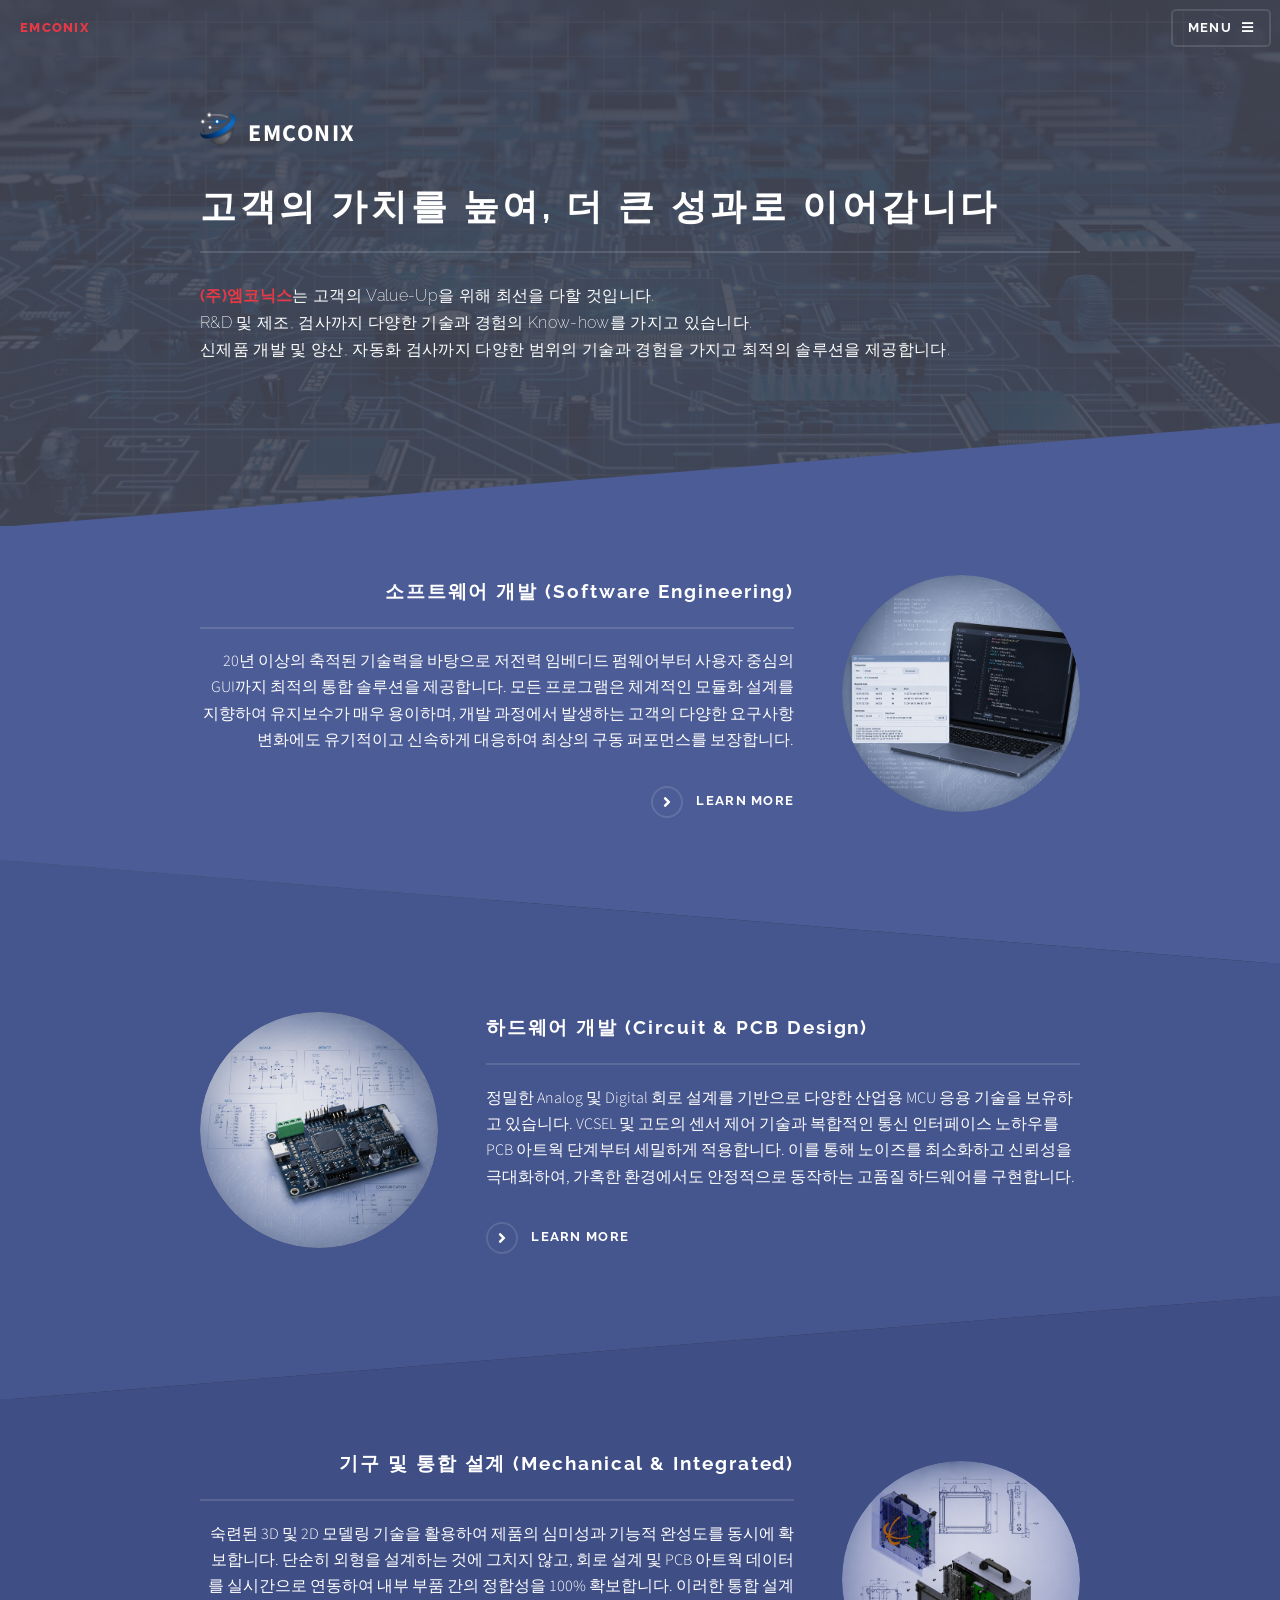
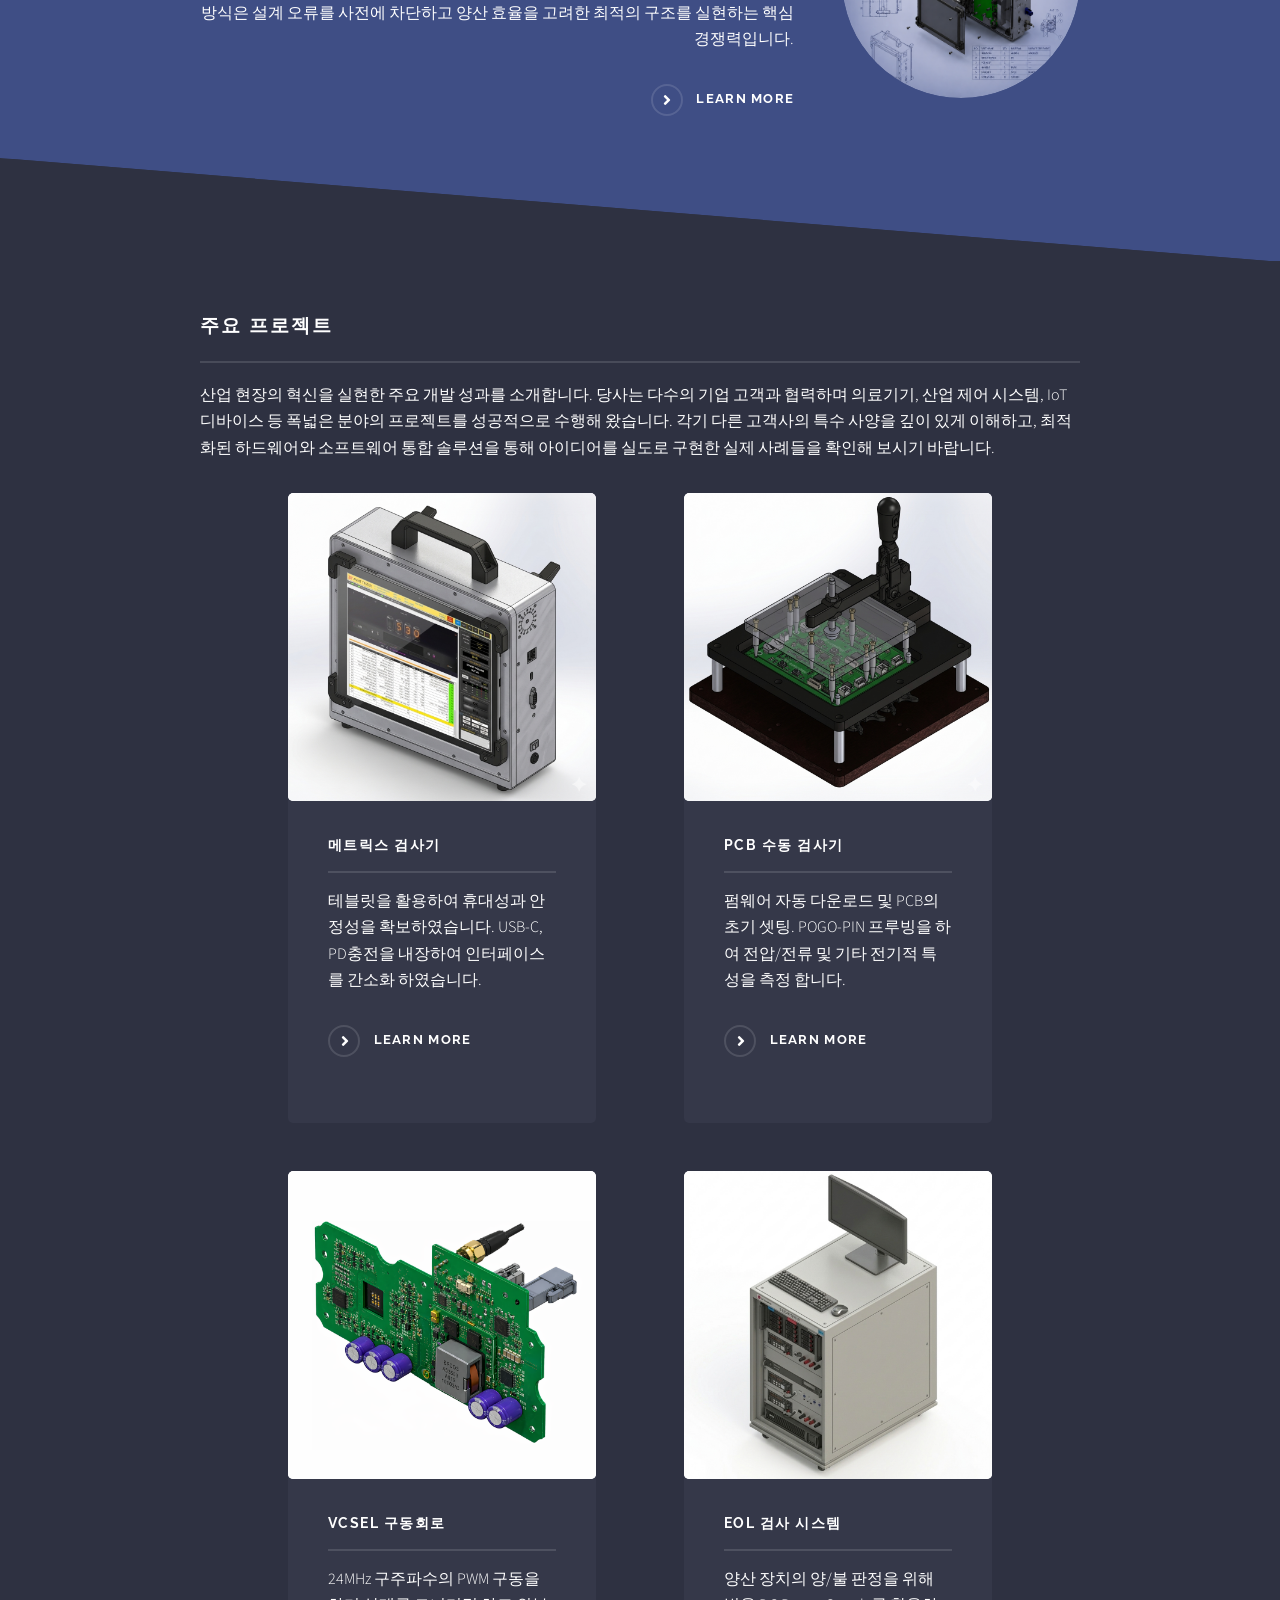
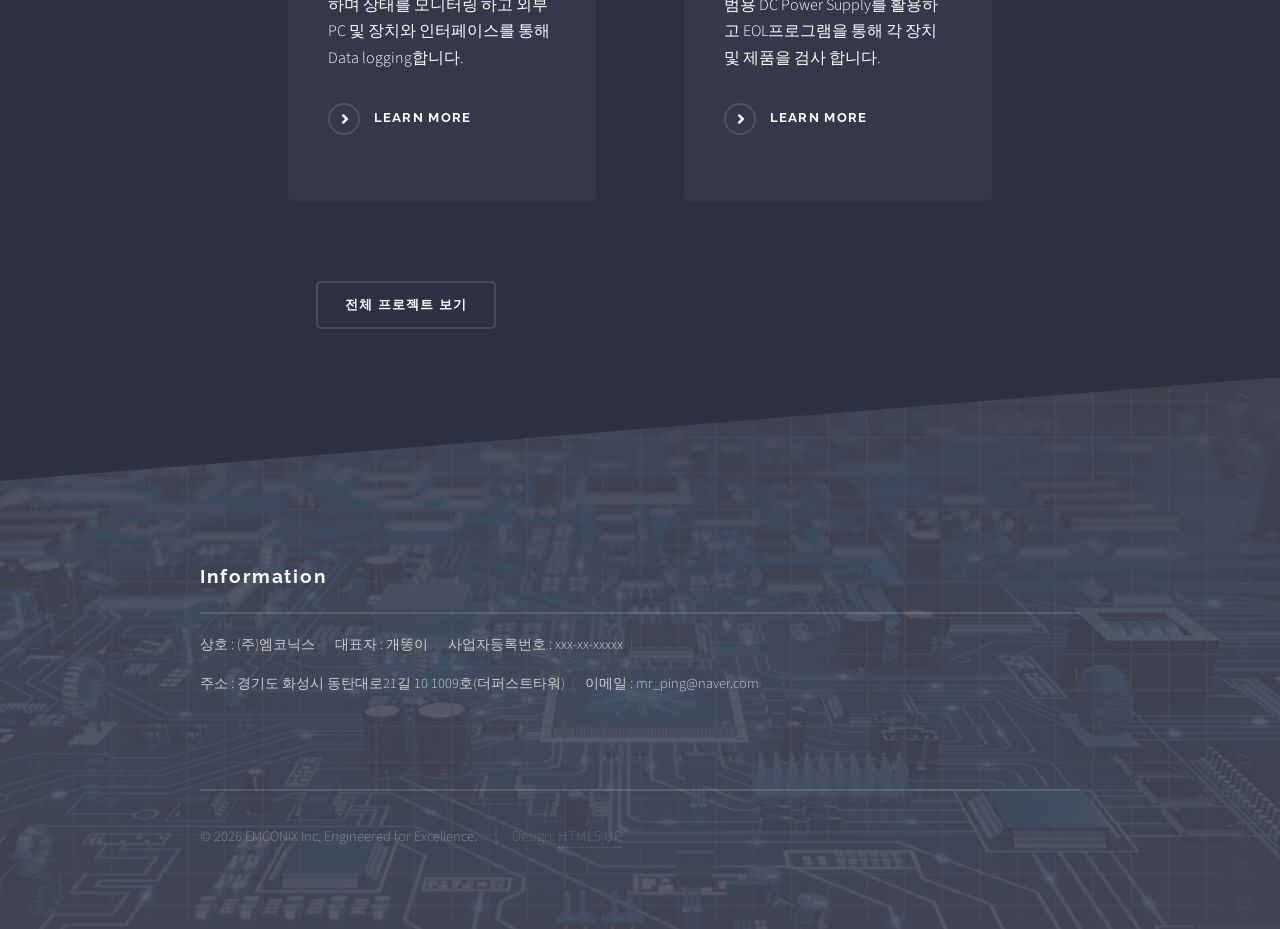
==== index.html @ 87428231 "Update index.html" ====
<!DOCTYPE HTML>
<!--
	Solid State by HTML5 UP
	html5up.net | @ajlkn
	Free for personal and commercial use under the CCA 3.0 license (html5up.net/license)
-->
<html>
	<head>
		<title>Embedded Core Technologies</title>
    <meta charset="utf-8" />
    <meta name="viewport" content="width=device-width, initial-scale=1, user-scalable=no" />
    <link rel="canonical" href="https://www.emconix.com">
    <meta property="og:title" content="Embedded Core Innovation">
    <meta property="og:description" content="R&D and Management Solutions">
    <meta property="og:image" content="https://www.emconix.com/images/main2.jpg">
  	<meta property="og:image:width" content="1200">
    <meta property="og:image:height" content="630">
    <meta property="og:url" content="https://www.emconix.com">
    <meta property="og:type" content="website">
    <link rel="stylesheet" href="assets/css/main.css" />
    <noscript><link rel="stylesheet" href="assets/css/noscript.css" /></noscript>
	</head>
	
	
	
	<body class="is-preload">

		<!-- Page Wrapper -->
			<div id="page-wrapper">

				<!-- Header -->
					<header id="header" class="alt">
						<h1><a href="index.html"><span style="color:#e63946; font-weight:800;">EMCONIX</span></a></h1>
						<nav>
							<a href="#menu">Menu</a>
						</nav>
					</header>

				<!-- Menu -->
					<nav id="menu">
						<div class="inner">
							<h2>Menu</h2>
							<ul class="links">
								<li><a href="index.html">HOME</a></li>
								<li><a href="m-company.html">COMPANY</a></li>
								<li><a href="i-software.html">SOFTWARE</a></li>
								<li><a href="i-hardware.html">HARDWARE</a></li>
								<li><a href="i-mechanical.html">MECHANICAL</a></li>
								<li><a href="m-project.html">PROJECT</a></li>
							</ul>
							<a href="#" class="close">Close</a>
						</div>
					</nav>

				<!-- Banner -->
					<section id="banner">
						<div class="inner">
							<div class="logo">
								<span class="symbol"><img src="images/logo.jpg" alt="logo" /></span><span class="title">EMCONIX</span>
							</div>
							<h2>고객의 가치를 높여, 더 큰 성과로 이어갑니다</h2>
							<p>	<span style="color:#e63946; font-weight:700;">(주)엠코닉스</span>는 고객의 Value-Up을 위해 최선을 다할 것입니다.<br>
								R&D 및 제조, 검사까지 다양한 기술과 경험의 Know-how를 가지고 있습니다.<br>
								신제품 개발 및 양산, 자동화 검사까지 다양한 범위의 기술과 경험을 가지고 최적의 솔루션을 제공합니다.
							</p>
						</div>
					</section>

				<!-- Wrapper -->
					<section id="wrapper">

						<!-- One -->
							<section id="one" class="wrapper spotlight style1">
								<div class="inner">
									<a href="i-software.html" class="image"><img src="images/pic01.jpg" alt="" /></a>
									<div class="content">
										<h2 class="major">소프트웨어 개발 (Software Engineering)</h2>
										<p>20년 이상의 축적된 기술력을 바탕으로 저전력 임베디드 펌웨어부터 사용자 중심의 GUI까지 최적의 통합 솔루션을 제공합니다. 모든 프로그램은 체계적인 모듈화 설계를 지향하여 유지보수가 매우 용이하며, 개발 과정에서 발생하는 고객의 다양한 요구사항 변화에도 유기적이고 신속하게 대응하여 최상의 구동 퍼포먼스를 보장합니다.</p>
										<a href="i-software.html" class="special">Learn more</a>
									</div>
								</div>
							</section>

						<!-- Two -->
							<section id="two" class="wrapper alt spotlight style2">
								<div class="inner">
									<a href="i-hardware.html" class="image"><img src="images/pic02.jpg" alt="" /></a>
									<div class="content">
										<h2 class="major">하드웨어 개발 (Circuit & PCB Design)</h2>
										<p>정밀한 Analog 및 Digital 회로 설계를 기반으로 다양한 산업용 MCU 응용 기술을 보유하고 있습니다. VCSEL 및 고도의 센서 제어 기술과 복합적인 통신 인터페이스 노하우를 PCB 아트웍 단계부터 세밀하게 적용합니다. 이를 통해 노이즈를 최소화하고 신뢰성을 극대화하여, 가혹한 환경에서도 안정적으로 동작하는 고품질 하드웨어를 구현합니다.</p>
										<a href="i-hardware.html" class="special">Learn more</a>
									</div>
								</div>
							</section>

						<!-- Three -->
							<section id="three" class="wrapper spotlight style3">
								<div class="inner">
									<a href="i-mechanical.html" class="image"><img src="images/pic03.jpg" alt="" /></a>
									<div class="content">
										<h2 class="major">기구 및 통합 설계 (Mechanical & Integrated)</h2>
										<p>숙련된 3D 및 2D 모델링 기술을 활용하여 제품의 심미성과 기능적 완성도를 동시에 확보합니다. 단순히 외형을 설계하는 것에 그치지 않고, 회로 설계 및 PCB 아트웍 데이터를 실시간으로 연동하여 내부 부품 간의 정합성을 100% 확보합니다. 이러한 통합 설계 방식은 설계 오류를 사전에 차단하고 양산 효율을 고려한 최적의 구조를 실현하는 핵심 경쟁력입니다.</p>
										<a href="i-mechanical.html" class="special">Learn more</a>
									</div>
								</div>
							</section>

						<!-- Four -->
							<section id="four" class="wrapper alt style1">
								<div class="inner">
									<h2 class="major">주요 프로젝트</h2>
									<p>산업 현장의 혁신을 실현한 주요 개발 성과를 소개합니다. 당사는 다수의 기업 고객과 협력하며 의료기기, 산업 제어 시스템, IoT 디바이스 등 폭넓은 분야의 프로젝트를 성공적으로 수행해 왔습니다. 각기 다른 고객사의 특수 사양을 깊이 있게 이해하고, 최적화된 하드웨어와 소프트웨어 통합 솔루션을 통해 아이디어를 실도로 구현한 실제 사례들을 확인해 보시기 바랍니다.</p>
									<section class="features">
									
										<article>
											<a href="#" class="image"><img src="images/pic04.jpg" alt="" /></a>
											<h3 class="major">메트릭스 검사기</h3>
											<p>테블릿을 활용하여 휴대성과 안정성을 확보하였습니다. USB-C, PD충전을 내장하여 인터페이스를 간소화 하였습니다.</p>
											<a href="#" class="special">Learn more</a>
										</article>
										
										<article>
											<a href="#" class="image"><img src="images/pic05.jpg" alt="" /></a>
											<h3 class="major">PCB 수동 검사기</h3>
											<p>펌웨어 자동 다운로드 및 PCB의 초기 셋팅. POGO-PIN 프루빙을 하여 전압/전류 및 기타 전기적 특성을 측정 합니다.</p>
											<a href="#" class="special">Learn more</a>
										</article>
										
										<article>
											<a href="#" class="image"><img src="images/pic06.jpg" alt="" /></a>
											<h3 class="major">VCSEL 구동회로</h3>
											<p>24MHz 구주파수의 PWM 구동을 하며 상태를 모니터링 하고 외부 PC 및 장치와 인터페이스를 통해 Data logging합니다.</p>
											<a href="#" class="special">Learn more</a>
										</article>
										
										<article>
											<a href="#" class="image"><img src="images/pic07.jpg" alt="" /></a>
											<h3 class="major">EOL 검사 시스템</h3>
											<p>양산 장치의 양/불 판정을 위해 범용 DC Power Supply를 활용하고 EOL프로그램을 통해 각 장치 및 제품을 검사 합니다.</p>
											<a href="#" class="special">Learn more</a>
										</article>

									</section>
									<ul class="actions">
										<li><a href="m-project.html" class="button">전체 프로젝트 보기</a></li>
									</ul>
								</div>
							</section>

					</section>

				<!-- Footer -->
					<section id="footer">
						<div class="inner">
							<h2 class="major">Information</h2>

							<p class="company-info">
								<span>상호 : (주)엠코닉스</span>
								<span>대표자 : 개똥이</span>
								<span>사업자등록번호 : xxx-xx-xxxxx</span>
								<span class="break"></span>
								<span>주소 : 경기도 화성시 동탄대로21길 10 1009호(더퍼스트타워)</span>
								<span>이메일 : mr_ping@naver.com</span>
							</p>

							<ul class="copyright">
								<li>&copy; 2026 EMCONIX Inc. Engineered for Excellence.</li>
								<li style="font-size: 15px; opacity: 0.5;">
                  					Design: <a href="https://html5up.net">HTML5 UP</a>
                				</li>
							</ul>
						</div>
					</section>

			</div>

		<!-- Scripts -->
			<script src="assets/js/jquery.min.js"></script>
			<script src="assets/js/jquery.scrollex.min.js"></script>
			<script src="assets/js/browser.min.js"></script>
			<script src="assets/js/breakpoints.min.js"></script>
			<script src="assets/js/util.js"></script>
			<script src="assets/js/main.js"></script>
			<script src="assets/js/security.js"></script>
	</body>
</html>
---- assets/css/main.css ----
@import url(fontawesome-all.min.css);
@import url("https://fonts.googleapis.com/css?family=Raleway:200,700|Source+Sans+Pro:300,600,300italic,600italic");

/*
	Solid State by HTML5 UP
	html5up.net | @ajlkn
	Free for personal and commercial use under the CCA 3.0 license (html5up.net/license)
*/

html, body, div, span, applet, object,
iframe, h1, h2, h3, h4, h5, h6, p, blockquote,
pre, a, abbr, acronym, address, big, cite,
code, del, dfn, em, img, ins, kbd, q, s, samp,
small, strike, strong, sub, sup, tt, var, b,
u, i, center, dl, dt, dd, ol, ul, li, fieldset,
form, label, legend, table, caption, tbody,
tfoot, thead, tr, th, td, article, aside,
canvas, details, embed, figure, figcaption,
footer, header, hgroup, menu, nav, output, ruby,
section, summary, time, mark, audio, video {
	margin: 0;
	padding: 0;
	border: 0;
	font-size: 100%;
	font: inherit;
	vertical-align: baseline;}

article, aside, details, figcaption, figure,
footer, header, hgroup, menu, nav, section {
	display: block;}

body {
	line-height: 1;
}

ol, ul {
	list-style: none;
}

blockquote, q {
	quotes: none;
}

	blockquote:before, blockquote:after, q:before, q:after {
		content: '';
		content: none;
	}

table {
	border-collapse: collapse;
	border-spacing: 0;
}

body {
	-webkit-text-size-adjust: none;
}

mark {
	background-color: transparent;
	color: inherit;
}

input::-moz-focus-inner {
	border: 0;
	padding: 0;
}

input, select, textarea {
	-moz-appearance: none;
	-webkit-appearance: none;
	-ms-appearance: none;
	appearance: none;
}

/* Basic */

	@-ms-viewport {
		width: device-width;
	}

	body {
		-ms-overflow-style: scrollbar;
	}

	@media screen and (max-width: 480px) {

		html, body {
			min-width: 320px;
		}

	}

	html {
		box-sizing: border-box;
	}

	*, *:before, *:after {
		box-sizing: inherit;
	}

	body {
		background-color: #2e3141;
		background-image: linear-gradient(to top, rgba(46, 49, 65, 0.8), rgba(46, 49, 65, 0.8)), url("../../images/bg.jpg");
		background-size: auto,
 cover;
		background-attachment: fixed,
 fixed;
		background-position: center,
 center;
	}

		body.is-preload *, body.is-preload *:before, body.is-preload *:after {
			-moz-animation: none !important;
			-webkit-animation: none !important;
			-ms-animation: none !important;
			animation: none !important;
			-moz-transition: none !important;
			-webkit-transition: none !important;
			-ms-transition: none !important;
			transition: none !important;
		}

/* Type */

	body, input, select, textarea {
		color: #ffffff;
		font-family: "Source Sans Pro", Helvetica, sans-serif;
		font-size: 16.5pt;
		font-weight: 300;
		line-height: 1.65;
	}

		@media screen and (max-width: 1680px) {

			body, input, select, textarea {
				font-size: 13pt;
			}

		}

		@media screen and (max-width: 1280px) {

			body, input, select, textarea {
				font-size: 12pt;
			}

		}

		@media screen and (max-width: 980px) {

			body, input, select, textarea {
				font-size: 12pt;
			}

		}

		@media screen and (max-width: 736px) {

			body, input, select, textarea {
				font-size: 12pt;
			}

		}

		@media screen and (max-width: 480px) {

			body, input, select, textarea {
				font-size: 12pt;
			}

		}

	a {
		-moz-transition: color 0.2s ease-in-out, border-bottom-color 0.2s ease-in-out;
		-webkit-transition: color 0.2s ease-in-out, border-bottom-color 0.2s ease-in-out;
		-ms-transition: color 0.2s ease-in-out, border-bottom-color 0.2s ease-in-out;
		transition: color 0.2s ease-in-out, border-bottom-color 0.2s ease-in-out;
		border-bottom: dotted 1px rgba(255, 255, 255, 0.35);
		color: #ffffff;
		text-decoration: none;
	}

		a:hover {
			border-bottom-color: transparent;
			color: #ffffff !important;
		}

		a.special:not(.button) {
			text-decoration: none;
			border-bottom: 0;
			display: block;
			font-family: Raleway, Helvetica, sans-serif;
			font-size: 0.8em;
			font-weight: 700;
			letter-spacing: 0.1em;
			margin: 0 0 2em 0;
			text-transform: uppercase;
		}

			a.special:not(.button):before {
				-moz-osx-font-smoothing: grayscale;
				-webkit-font-smoothing: antialiased;
				display: inline-block;
				font-style: normal;
				font-variant: normal;
				text-rendering: auto;
				line-height: 1;
				text-transform: none !important;
				font-family: 'Font Awesome 5 Free';
				font-weight: 900;
			}

			a.special:not(.button):before {
				-moz-transition: background-color 0.2s ease-in-out;
				-webkit-transition: background-color 0.2s ease-in-out;
				-ms-transition: background-color 0.2s ease-in-out;
				transition: background-color 0.2s ease-in-out;
				border-radius: 100%;
				border: solid 2px rgba(255, 255, 255, 0.125);
				content: '\f105';
				display: inline-block;
				font-size: 1.25em;
				height: 2em;
				line-height: 1.75em;
				margin-right: 0.85em;
				text-align: center;
				text-indent: 0.15em;
				vertical-align: middle;
				width: 2em;
			}

			a.special:not(.button):hover:before {
				background-color: rgba(255, 255, 255, 0.025);
			}

			a.special:not(.button):active:before {
				background-color: rgba(255, 255, 255, 0.075);
			}

	strong, b {
		color: #ffffff;
		font-weight: 600;
	}

	em, i {
		font-style: italic;
	}

	p {
		margin: 0 0 2em 0;
	}

	h1, h2, h3, h4, h5, h6 {
		color: #ffffff;
		font-family: Raleway, Helvetica, sans-serif;
		font-weight: 700;
		letter-spacing: 0.1em;
		margin: 0 0 1em 0;
		text-transform: none !important;
	}

		h1 a, h2 a, h3 a, h4 a, h5 a, h6 a {
			color: inherit;
			text-decoration: none;
			border-bottom: 0;
		}

		h1 span, h2 span, h3 span, h4 span, h5 span, h6 span {
			font-weight: 200;
		}

		h1.major, h2.major, h3.major, h4.major, h5.major, h6.major {
			padding-bottom: 1em;
			border-bottom: solid 2px rgba(255, 255, 255, 0.125);
		}

	h2 {
		font-size: 1.2em;
	}

	h3 {
		font-size: 0.9em;
	}

	h4 {
		font-size: 0.7em;
	}

	h5 {
		font-size: 0.7em;
	}

	h6 {
		font-size: 0.7em;
	}

	@media screen and (max-width: 736px) {

		h2 {
			font-size: 1em;
		}

		h3 {
			font-size: 0.8em;
		}

	}

	sub {
		font-size: 0.8em;
		position: relative;
		top: 0.5em;
	}

	sup {
		font-size: 0.8em;
		position: relative;
		top: -0.5em;
	}

	blockquote {
		border-left: solid 4px rgba(255, 255, 255, 0.125);
		font-style: italic;
		margin: 0 0 2em 0;
		padding: 0.5em 0 0.5em 2em;
	}

	code {
		background: rgba(255, 255, 255, 0.025);
		border-radius: 5px;
		border: solid 2px rgba(255, 255, 255, 0.125);
		font-family: "Courier New", monospace;
		font-size: 0.9em;
		margin: 0 0.25em;
		padding: 0.25em 0.65em;
	}

	pre {
		-webkit-overflow-scrolling: touch;
		font-family: "Courier New", monospace;
		font-size: 0.9em;
		margin: 0 0 2em 0;
	}

		pre code {
			display: block;
			line-height: 1.75em;
			padding: 1em 1.5em;
			overflow-x: auto;
		}

	hr {
		border: 0;
		border-bottom: solid 2px rgba(255, 255, 255, 0.125);
		margin: 2.5em 0;
	}

		hr.major {
			margin: 4em 0;
		}

	.align-left {
		text-align: left;
	}

	.align-center {
		text-align: center;
	}

	.align-right {
		text-align: right;
	}

/* Row */

	.row {
		display: flex;
		flex-wrap: wrap;
		box-sizing: border-box;
		align-items: stretch;
	}

		.row > * {
			box-sizing: border-box;
		}

		.row.gtr-uniform > * > :last-child {
			margin-bottom: 0;
		}

		.row.aln-left {
			justify-content: flex-start;
		}

		.row.aln-center {
			justify-content: center;
		}

		.row.aln-right {
			justify-content: flex-end;
		}

		.row.aln-top {
			align-items: flex-start;
		}

		.row.aln-middle {
			align-items: center;
		}

		.row.aln-bottom {
			align-items: flex-end;
		}

		.row > .imp {
			order: -1;
		}

		.row > .col-1 {
			width: 8.33333%;
		}

		.row > .off-1 {
			margin-left: 8.33333%;
		}

		.row > .col-2 {
			width: 16.66667%;
		}

		.row > .off-2 {
			margin-left: 16.66667%;
		}

		.row > .col-3 {
			width: 25%;
		}

		.row > .off-3 {
			margin-left: 25%;
		}

		.row > .col-4 {
			width: 33.33333%;
		}

		.row > .off-4 {
			margin-left: 33.33333%;
		}

		.row > .col-5 {
			width: 41.66667%;
		}

		.row > .off-5 {
			margin-left: 41.66667%;
		}

		.row > .col-6 {
			width: 50%;
		}

		.row > .off-6 {
			margin-left: 50%;
		}

		.row > .col-7 {
			width: 58.33333%;
		}

		.row > .off-7 {
			margin-left: 58.33333%;
		}

		.row > .col-8 {
			width: 66.66667%;
		}

		.row > .off-8 {
			margin-left: 66.66667%;
		}

		.row > .col-9 {
			width: 75%;
		}

		.row > .off-9 {
			margin-left: 75%;
		}

		.row > .col-10 {
			width: 83.33333%;
		}

		.row > .off-10 {
			margin-left: 83.33333%;
		}

		.row > .col-11 {
			width: 91.66667%;
		}

		.row > .off-11 {
			margin-left: 91.66667%;
		}

		.row > .col-12 {
			width: 100%;
		}

		.row > .off-12 {
			margin-left: 100%;
		}

		.row.gtr-0 {
			margin-top: 0;
			margin-left: 0em;
		}

			.row.gtr-0 > * {
				padding: 0 0 0 0em;
			}

			.row.gtr-0.gtr-uniform {
				margin-top: 0em;
			}

				.row.gtr-0.gtr-uniform > * {
					padding-top: 0em;
				}

		.row.gtr-25 {
			margin-top: 0;
			margin-left: -0.4375em;
		}

			.row.gtr-25 > * {
				padding: 0 0 0 0.4375em;
			}

			.row.gtr-25.gtr-uniform {
				margin-top: -0.4375em;
			}

				.row.gtr-25.gtr-uniform > * {
					padding-top: 0.4375em;
				}

		.row.gtr-50 {
			margin-top: 0;
			margin-left: -0.875em;
		}

			.row.gtr-50 > * {
				padding: 0 0 0 0.875em;
			}

			.row.gtr-50.gtr-uniform {
				margin-top: -0.875em;
			}

				.row.gtr-50.gtr-uniform > * {
					padding-top: 0.875em;
				}

		.row {
			margin-top: 0;
			margin-left: -1.75em;
		}

			.row > * {
				padding: 0 0 0 1.75em;
			}

			.row.gtr-uniform {
				margin-top: -1.75em;
			}

				.row.gtr-uniform > * {
					padding-top: 1.75em;
				}

		.row.gtr-150 {
			margin-top: 0;
			margin-left: -2.625em;
		}

			.row.gtr-150 > * {
				padding: 0 0 0 2.625em;
			}

			.row.gtr-150.gtr-uniform {
				margin-top: -2.625em;
			}

				.row.gtr-150.gtr-uniform > * {
					padding-top: 2.625em;
				}

		.row.gtr-200 {
			margin-top: 0;
			margin-left: -3.5em;
		}

			.row.gtr-200 > * {
				padding: 0 0 0 3.5em;
			}

			.row.gtr-200.gtr-uniform {
				margin-top: -3.5em;
			}

				.row.gtr-200.gtr-uniform > * {
					padding-top: 3.5em;
				}

		@media screen and (max-width: 1680px) {

			.row {
				display: flex;
				flex-wrap: wrap;
				box-sizing: border-box;
				align-items: stretch;
			}

				.row > * {
					box-sizing: border-box;
				}

				.row.gtr-uniform > * > :last-child {
					margin-bottom: 0;
				}

				.row.aln-left {
					justify-content: flex-start;
				}

				.row.aln-center {
					justify-content: center;
				}

				.row.aln-right {
					justify-content: flex-end;
				}

				.row.aln-top {
					align-items: flex-start;
				}

				.row.aln-middle {
					align-items: center;
				}

				.row.aln-bottom {
					align-items: flex-end;
				}

				.row > .imp-xlarge {
					order: -1;
				}

				.row > .col-1-xlarge {
					width: 8.33333%;
				}

				.row > .off-1-xlarge {
					margin-left: 8.33333%;
				}

				.row > .col-2-xlarge {
					width: 16.66667%;
				}

				.row > .off-2-xlarge {
					margin-left: 16.66667%;
				}

				.row > .col-3-xlarge {
					width: 25%;
				}

				.row > .off-3-xlarge {
					margin-left: 25%;
				}

				.row > .col-4-xlarge {
					width: 33.33333%;
				}

				.row > .off-4-xlarge {
					margin-left: 33.33333%;
				}

				.row > .col-5-xlarge {
					width: 41.66667%;
				}

				.row > .off-5-xlarge {
					margin-left: 41.66667%;
				}

				.row > .col-6-xlarge {
					width: 50%;
				}

				.row > .off-6-xlarge {
					margin-left: 50%;
				}

				.row > .col-7-xlarge {
					width: 58.33333%;
				}

				.row > .off-7-xlarge {
					margin-left: 58.33333%;
				}

				.row > .col-8-xlarge {
					width: 66.66667%;
				}

				.row > .off-8-xlarge {
					margin-left: 66.66667%;
				}

				.row > .col-9-xlarge {
					width: 75%;
				}

				.row > .off-9-xlarge {
					margin-left: 75%;
				}

				.row > .col-10-xlarge {
					width: 83.33333%;
				}

				.row > .off-10-xlarge {
					margin-left: 83.33333%;
				}

				.row > .col-11-xlarge {
					width: 91.66667%;
				}

				.row > .off-11-xlarge {
					margin-left: 91.66667%;
				}

				.row > .col-12-xlarge {
					width: 100%;
				}

				.row > .off-12-xlarge {
					margin-left: 100%;
				}

				.row.gtr-0 {
					margin-top: 0;
					margin-left: 0em;
				}

					.row.gtr-0 > * {
						padding: 0 0 0 0em;
					}

					.row.gtr-0.gtr-uniform {
						margin-top: 0em;
					}

						.row.gtr-0.gtr-uniform > * {
							padding-top: 0em;
						}

				.row.gtr-25 {
					margin-top: 0;
					margin-left: -0.4375em;
				}

					.row.gtr-25 > * {
						padding: 0 0 0 0.4375em;
					}

					.row.gtr-25.gtr-uniform {
						margin-top: -0.4375em;
					}

						.row.gtr-25.gtr-uniform > * {
							padding-top: 0.4375em;
						}

				.row.gtr-50 {
					margin-top: 0;
					margin-left: -0.875em;
				}

					.row.gtr-50 > * {
						padding: 0 0 0 0.875em;
					}

					.row.gtr-50.gtr-uniform {
						margin-top: -0.875em;
					}

						.row.gtr-50.gtr-uniform > * {
							padding-top: 0.875em;
						}

				.row {
					margin-top: 0;
					margin-left: -1.75em;
				}

					.row > * {
						padding: 0 0 0 1.75em;
					}

					.row.gtr-uniform {
						margin-top: -1.75em;
					}

						.row.gtr-uniform > * {
							padding-top: 1.75em;
						}

				.row.gtr-150 {
					margin-top: 0;
					margin-left: -2.625em;
				}

					.row.gtr-150 > * {
						padding: 0 0 0 2.625em;
					}

					.row.gtr-150.gtr-uniform {
						margin-top: -2.625em;
					}

						.row.gtr-150.gtr-uniform > * {
							padding-top: 2.625em;
						}

				.row.gtr-200 {
					margin-top: 0;
					margin-left: -3.5em;
				}

					.row.gtr-200 > * {
						padding: 0 0 0 3.5em;
					}

					.row.gtr-200.gtr-uniform {
						margin-top: -3.5em;
					}

						.row.gtr-200.gtr-uniform > * {
							padding-top: 3.5em;
						}

		}

		@media screen and (max-width: 1280px) {

			.row {
				display: flex;
				flex-wrap: wrap;
				box-sizing: border-box;
				align-items: stretch;
			}

				.row > * {
					box-sizing: border-box;
				}

				.row.gtr-uniform > * > :last-child {
					margin-bottom: 0;
				}

				.row.aln-left {
					justify-content: flex-start;
				}

				.row.aln-center {
					justify-content: center;
				}

				.row.aln-right {
					justify-content: flex-end;
				}

				.row.aln-top {
					align-items: flex-start;
				}

				.row.aln-middle {
					align-items: center;
				}

				.row.aln-bottom {
					align-items: flex-end;
				}

				.row > .imp-large {
					order: -1;
				}

				.row > .col-1-large {
					width: 8.33333%;
				}

				.row > .off-1-large {
					margin-left: 8.33333%;
				}

				.row > .col-2-large {
					width: 16.66667%;
				}

				.row > .off-2-large {
					margin-left: 16.66667%;
				}

				.row > .col-3-large {
					width: 25%;
				}

				.row > .off-3-large {
					margin-left: 25%;
				}

				.row > .col-4-large {
					width: 33.33333%;
				}

				.row > .off-4-large {
					margin-left: 33.33333%;
				}

				.row > .col-5-large {
					width: 41.66667%;
				}

				.row > .off-5-large {
					margin-left: 41.66667%;
				}

				.row > .col-6-large {
					width: 50%;
				}

				.row > .off-6-large {
					margin-left: 50%;
				}

				.row > .col-7-large {
					width: 58.33333%;
				}

				.row > .off-7-large {
					margin-left: 58.33333%;
				}

				.row > .col-8-large {
					width: 66.66667%;
				}

				.row > .off-8-large {
					margin-left: 66.66667%;
				}

				.row > .col-9-large {
					width: 75%;
				}

				.row > .off-9-large {
					margin-left: 75%;
				}

				.row > .col-10-large {
					width: 83.33333%;
				}

				.row > .off-10-large {
					margin-left: 83.33333%;
				}

				.row > .col-11-large {
					width: 91.66667%;
				}

				.row > .off-11-large {
					margin-left: 91.66667%;
				}

				.row > .col-12-large {
					width: 100%;
				}

				.row > .off-12-large {
					margin-left: 100%;
				}

				.row.gtr-0 {
					margin-top: 0;
					margin-left: 0em;
				}

					.row.gtr-0 > * {
						padding: 0 0 0 0em;
					}

					.row.gtr-0.gtr-uniform {
						margin-top: 0em;
					}

						.row.gtr-0.gtr-uniform > * {
							padding-top: 0em;
						}

				.row.gtr-25 {
					margin-top: 0;
					margin-left: -0.4375em;
				}

					.row.gtr-25 > * {
						padding: 0 0 0 0.4375em;
					}

					.row.gtr-25.gtr-uniform {
						margin-top: -0.4375em;
					}

						.row.gtr-25.gtr-uniform > * {
							padding-top: 0.4375em;
						}

				.row.gtr-50 {
					margin-top: 0;
					margin-left: -0.875em;
				}

					.row.gtr-50 > * {
						padding: 0 0 0 0.875em;
					}

					.row.gtr-50.gtr-uniform {
						margin-top: -0.875em;
					}

						.row.gtr-50.gtr-uniform > * {
							padding-top: 0.875em;
						}

				.row {
					margin-top: 0;
					margin-left: -1.75em;
				}

					.row > * {
						padding: 0 0 0 1.75em;
					}

					.row.gtr-uniform {
						margin-top: -1.75em;
					}

						.row.gtr-uniform > * {
							padding-top: 1.75em;
						}

				.row.gtr-150 {
					margin-top: 0;
					margin-left: -2.625em;
				}

					.row.gtr-150 > * {
						padding: 0 0 0 2.625em;
					}

					.row.gtr-150.gtr-uniform {
						margin-top: -2.625em;
					}

						.row.gtr-150.gtr-uniform > * {
							padding-top: 2.625em;
						}

				.row.gtr-200 {
					margin-top: 0;
					margin-left: -3.5em;
				}

					.row.gtr-200 > * {
						padding: 0 0 0 3.5em;
					}

					.row.gtr-200.gtr-uniform {
						margin-top: -3.5em;
					}

						.row.gtr-200.gtr-uniform > * {
							padding-top: 3.5em;
						}

		}

		@media screen and (max-width: 980px) {

			.row {
				display: flex;
				flex-wrap: wrap;
				box-sizing: border-box;
				align-items: stretch;
			}

				.row > * {
					box-sizing: border-box;
				}

				.row.gtr-uniform > * > :last-child {
					margin-bottom: 0;
				}

				.row.aln-left {
					justify-content: flex-start;
				}

				.row.aln-center {
					justify-content: center;
				}

				.row.aln-right {
					justify-content: flex-end;
				}

				.row.aln-top {
					align-items: flex-start;
				}

				.row.aln-middle {
					align-items: center;
				}

				.row.aln-bottom {
					align-items: flex-end;
				}

				.row > .imp-medium {
					order: -1;
				}

				.row > .col-1-medium {
					width: 8.33333%;
				}

				.row > .off-1-medium {
					margin-left: 8.33333%;
				}

				.row > .col-2-medium {
					width: 16.66667%;
				}

				.row > .off-2-medium {
					margin-left: 16.66667%;
				}

				.row > .col-3-medium {
					width: 25%;
				}

				.row > .off-3-medium {
					margin-left: 25%;
				}

				.row > .col-4-medium {
					width: 33.33333%;
				}

				.row > .off-4-medium {
					margin-left: 33.33333%;
				}

				.row > .col-5-medium {
					width: 41.66667%;
				}

				.row > .off-5-medium {
					margin-left: 41.66667%;
				}

				.row > .col-6-medium {
					width: 50%;
				}

				.row > .off-6-medium {
					margin-left: 50%;
				}

				.row > .col-7-medium {
					width: 58.33333%;
				}

				.row > .off-7-medium {
					margin-left: 58.33333%;
				}

				.row > .col-8-medium {
					width: 66.66667%;
				}

				.row > .off-8-medium {
					margin-left: 66.66667%;
				}

				.row > .col-9-medium {
					width: 75%;
				}

				.row > .off-9-medium {
					margin-left: 75%;
				}

				.row > .col-10-medium {
					width: 83.33333%;
				}

				.row > .off-10-medium {
					margin-left: 83.33333%;
				}

				.row > .col-11-medium {
					width: 91.66667%;
				}

				.row > .off-11-medium {
					margin-left: 91.66667%;
				}

				.row > .col-12-medium {
					width: 100%;
				}

				.row > .off-12-medium {
					margin-left: 100%;
				}

				.row.gtr-0 {
					margin-top: 0;
					margin-left: 0em;
				}

					.row.gtr-0 > * {
						padding: 0 0 0 0em;
					}

					.row.gtr-0.gtr-uniform {
						margin-top: 0em;
					}

						.row.gtr-0.gtr-uniform > * {
							padding-top: 0em;
						}

				.row.gtr-25 {
					margin-top: 0;
					margin-left: -0.4375em;
				}

					.row.gtr-25 > * {
						padding: 0 0 0 0.4375em;
					}

					.row.gtr-25.gtr-uniform {
						margin-top: -0.4375em;
					}

						.row.gtr-25.gtr-uniform > * {
							padding-top: 0.4375em;
						}

				.row.gtr-50 {
					margin-top: 0;
					margin-left: -0.875em;
				}

					.row.gtr-50 > * {
						padding: 0 0 0 0.875em;
					}

					.row.gtr-50.gtr-uniform {
						margin-top: -0.875em;
					}

						.row.gtr-50.gtr-uniform > * {
							padding-top: 0.875em;
						}

				.row {
					margin-top: 0;
					margin-left: -1.75em;
				}

					.row > * {
						padding: 0 0 0 1.75em;
					}

					.row.gtr-uniform {
						margin-top: -1.75em;
					}

						.row.gtr-uniform > * {
							padding-top: 1.75em;
						}

				.row.gtr-150 {
					margin-top: 0;
					margin-left: -2.625em;
				}

					.row.gtr-150 > * {
						padding: 0 0 0 2.625em;
					}

					.row.gtr-150.gtr-uniform {
						margin-top: -2.625em;
					}

						.row.gtr-150.gtr-uniform > * {
							padding-top: 2.625em;
						}

				.row.gtr-200 {
					margin-top: 0;
					margin-left: -3.5em;
				}

					.row.gtr-200 > * {
						padding: 0 0 0 3.5em;
					}

					.row.gtr-200.gtr-uniform {
						margin-top: -3.5em;
					}

						.row.gtr-200.gtr-uniform > * {
							padding-top: 3.5em;
						}

		}

		@media screen and (max-width: 736px) {

			.row {
				display: flex;
				flex-wrap: wrap;
				box-sizing: border-box;
				align-items: stretch;
			}

				.row > * {
					box-sizing: border-box;
				}

				.row.gtr-uniform > * > :last-child {
					margin-bottom: 0;
				}

				.row.aln-left {
					justify-content: flex-start;
				}

				.row.aln-center {
					justify-content: center;
				}

				.row.aln-right {
					justify-content: flex-end;
				}

				.row.aln-top {
					align-items: flex-start;
				}

				.row.aln-middle {
					align-items: center;
				}

				.row.aln-bottom {
					align-items: flex-end;
				}

				.row > .imp-small {
					order: -1;
				}

				.row > .col-1-small {
					width: 8.33333%;
				}

				.row > .off-1-small {
					margin-left: 8.33333%;
				}

				.row > .col-2-small {
					width: 16.66667%;
				}

				.row > .off-2-small {
					margin-left: 16.66667%;
				}

				.row > .col-3-small {
					width: 25%;
				}

				.row > .off-3-small {
					margin-left: 25%;
				}

				.row > .col-4-small {
					width: 33.33333%;
				}

				.row > .off-4-small {
					margin-left: 33.33333%;
				}

				.row > .col-5-small {
					width: 41.66667%;
				}

				.row > .off-5-small {
					margin-left: 41.66667%;
				}

				.row > .col-6-small {
					width: 50%;
				}

				.row > .off-6-small {
					margin-left: 50%;
				}

				.row > .col-7-small {
					width: 58.33333%;
				}

				.row > .off-7-small {
					margin-left: 58.33333%;
				}

				.row > .col-8-small {
					width: 66.66667%;
				}

				.row > .off-8-small {
					margin-left: 66.66667%;
				}

				.row > .col-9-small {
					width: 75%;
				}

				.row > .off-9-small {
					margin-left: 75%;
				}

				.row > .col-10-small {
					width: 83.33333%;
				}

				.row > .off-10-small {
					margin-left: 83.33333%;
				}

				.row > .col-11-small {
					width: 91.66667%;
				}

				.row > .off-11-small {
					margin-left: 91.66667%;
				}

				.row > .col-12-small {
					width: 100%;
				}

				.row > .off-12-small {
					margin-left: 100%;
				}

				.row.gtr-0 {
					margin-top: 0;
					margin-left: 0em;
				}

					.row.gtr-0 > * {
						padding: 0 0 0 0em;
					}

					.row.gtr-0.gtr-uniform {
						margin-top: 0em;
					}

						.row.gtr-0.gtr-uniform > * {
							padding-top: 0em;
						}

				.row.gtr-25 {
					margin-top: 0;
					margin-left: -0.3125em;
				}

					.row.gtr-25 > * {
						padding: 0 0 0 0.3125em;
					}

					.row.gtr-25.gtr-uniform {
						margin-top: -0.3125em;
					}

						.row.gtr-25.gtr-uniform > * {
							padding-top: 0.3125em;
						}

				.row.gtr-50 {
					margin-top: 0;
					margin-left: -0.625em;
				}

					.row.gtr-50 > * {
						padding: 0 0 0 0.625em;
					}

					.row.gtr-50.gtr-uniform {
						margin-top: -0.625em;
					}

						.row.gtr-50.gtr-uniform > * {
							padding-top: 0.625em;
						}

				.row {
					margin-top: 0;
					margin-left: -1.25em;
				}

					.row > * {
						padding: 0 0 0 1.25em;
					}

					.row.gtr-uniform {
						margin-top: -1.25em;
					}

						.row.gtr-uniform > * {
							padding-top: 1.25em;
						}

				.row.gtr-150 {
					margin-top: 0;
					margin-left: -1.875em;
				}

					.row.gtr-150 > * {
						padding: 0 0 0 1.875em;
					}

					.row.gtr-150.gtr-uniform {
						margin-top: -1.875em;
					}

						.row.gtr-150.gtr-uniform > * {
							padding-top: 1.875em;
						}

				.row.gtr-200 {
					margin-top: 0;
					margin-left: -2.5em;
				}

					.row.gtr-200 > * {
						padding: 0 0 0 2.5em;
					}

					.row.gtr-200.gtr-uniform {
						margin-top: -2.5em;
					}

						.row.gtr-200.gtr-uniform > * {
							padding-top: 2.5em;
						}

		}

		@media screen and (max-width: 480px) {

			.row {
				display: flex;
				flex-wrap: wrap;
				box-sizing: border-box;
				align-items: stretch;
			}

				.row > * {
					box-sizing: border-box;
				}

				.row.gtr-uniform > * > :last-child {
					margin-bottom: 0;
				}

				.row.aln-left {
					justify-content: flex-start;
				}

				.row.aln-center {
					justify-content: center;
				}

				.row.aln-right {
					justify-content: flex-end;
				}

				.row.aln-top {
					align-items: flex-start;
				}

				.row.aln-middle {
					align-items: center;
				}

				.row.aln-bottom {
					align-items: flex-end;
				}

				.row > .imp-xsmall {
					order: -1;
				}

				.row > .col-1-xsmall {
					width: 8.33333%;
				}

				.row > .off-1-xsmall {
					margin-left: 8.33333%;
				}

				.row > .col-2-xsmall {
					width: 16.66667%;
				}

				.row > .off-2-xsmall {
					margin-left: 16.66667%;
				}

				.row > .col-3-xsmall {
					width: 25%;
				}

				.row > .off-3-xsmall {
					margin-left: 25%;
				}

				.row > .col-4-xsmall {
					width: 33.33333%;
				}

				.row > .off-4-xsmall {
					margin-left: 33.33333%;
				}

				.row > .col-5-xsmall {
					width: 41.66667%;
				}

				.row > .off-5-xsmall {
					margin-left: 41.66667%;
				}

				.row > .col-6-xsmall {
					width: 50%;
				}

				.row > .off-6-xsmall {
					margin-left: 50%;
				}

				.row > .col-7-xsmall {
					width: 58.33333%;
				}

				.row > .off-7-xsmall {
					margin-left: 58.33333%;
				}

				.row > .col-8-xsmall {
					width: 66.66667%;
				}

				.row > .off-8-xsmall {
					margin-left: 66.66667%;
				}

				.row > .col-9-xsmall {
					width: 75%;
				}

				.row > .off-9-xsmall {
					margin-left: 75%;
				}

				.row > .col-10-xsmall {
					width: 83.33333%;
				}

				.row > .off-10-xsmall {
					margin-left: 83.33333%;
				}

				.row > .col-11-xsmall {
					width: 91.66667%;
				}

				.row > .off-11-xsmall {
					margin-left: 91.66667%;
				}

				.row > .col-12-xsmall {
					width: 100%;
				}

				.row > .off-12-xsmall {
					margin-left: 100%;
				}

				.row.gtr-0 {
					margin-top: 0;
					margin-left: 0em;
				}

					.row.gtr-0 > * {
						padding: 0 0 0 0em;
					}

					.row.gtr-0.gtr-uniform {
						margin-top: 0em;
					}

						.row.gtr-0.gtr-uniform > * {
							padding-top: 0em;
						}

				.row.gtr-25 {
					margin-top: 0;
					margin-left: -0.3125em;
				}

					.row.gtr-25 > * {
						padding: 0 0 0 0.3125em;
					}

					.row.gtr-25.gtr-uniform {
						margin-top: -0.3125em;
					}

						.row.gtr-25.gtr-uniform > * {
							padding-top: 0.3125em;
						}

				.row.gtr-50 {
					margin-top: 0;
					margin-left: -0.625em;
				}

					.row.gtr-50 > * {
						padding: 0 0 0 0.625em;
					}

					.row.gtr-50.gtr-uniform {
						margin-top: -0.625em;
					}

						.row.gtr-50.gtr-uniform > * {
							padding-top: 0.625em;
						}

				.row {
					margin-top: 0;
					margin-left: -1.25em;
				}

					.row > * {
						padding: 0 0 0 1.25em;
					}

					.row.gtr-uniform {
						margin-top: -1.25em;
					}

						.row.gtr-uniform > * {
							padding-top: 1.25em;
						}

				.row.gtr-150 {
					margin-top: 0;
					margin-left: -1.875em;
				}

					.row.gtr-150 > * {
						padding: 0 0 0 1.875em;
					}

					.row.gtr-150.gtr-uniform {
						margin-top: -1.875em;
					}

						.row.gtr-150.gtr-uniform > * {
							padding-top: 1.875em;
						}

				.row.gtr-200 {
					margin-top: 0;
					margin-left: -2.5em;
				}

					.row.gtr-200 > * {
						padding: 0 0 0 2.5em;
					}

					.row.gtr-200.gtr-uniform {
						margin-top: -2.5em;
					}

						.row.gtr-200.gtr-uniform > * {
							padding-top: 2.5em;
						}

		}

		@media screen and (max-width: 360px) {

			.row {
				display: flex;
				flex-wrap: wrap;
				box-sizing: border-box;
				align-items: stretch;
			}

				.row > * {
					box-sizing: border-box;
				}

				.row.gtr-uniform > * > :last-child {
					margin-bottom: 0;
				}

				.row.aln-left {
					justify-content: flex-start;
				}

				.row.aln-center {
					justify-content: center;
				}

				.row.aln-right {
					justify-content: flex-end;
				}

				.row.aln-top {
					align-items: flex-start;
				}

				.row.aln-middle {
					align-items: center;
				}

				.row.aln-bottom {
					align-items: flex-end;
				}

				.row > .imp-xxsmall {
					order: -1;
				}

				.row > .col-1-xxsmall {
					width: 8.33333%;
				}

				.row > .off-1-xxsmall {
					margin-left: 8.33333%;
				}

				.row > .col-2-xxsmall {
					width: 16.66667%;
				}

				.row > .off-2-xxsmall {
					margin-left: 16.66667%;
				}

				.row > .col-3-xxsmall {
					width: 25%;
				}

				.row > .off-3-xxsmall {
					margin-left: 25%;
				}

				.row > .col-4-xxsmall {
					width: 33.33333%;
				}

				.row > .off-4-xxsmall {
					margin-left: 33.33333%;
				}

				.row > .col-5-xxsmall {
					width: 41.66667%;
				}

				.row > .off-5-xxsmall {
					margin-left: 41.66667%;
				}

				.row > .col-6-xxsmall {
					width: 50%;
				}

				.row > .off-6-xxsmall {
					margin-left: 50%;
				}

				.row > .col-7-xxsmall {
					width: 58.33333%;
				}

				.row > .off-7-xxsmall {
					margin-left: 58.33333%;
				}

				.row > .col-8-xxsmall {
					width: 66.66667%;
				}

				.row > .off-8-xxsmall {
					margin-left: 66.66667%;
				}

				.row > .col-9-xxsmall {
					width: 75%;
				}

				.row > .off-9-xxsmall {
					margin-left: 75%;
				}

				.row > .col-10-xxsmall {
					width: 83.33333%;
				}

				.row > .off-10-xxsmall {
					margin-left: 83.33333%;
				}

				.row > .col-11-xxsmall {
					width: 91.66667%;
				}

				.row > .off-11-xxsmall {
					margin-left: 91.66667%;
				}

				.row > .col-12-xxsmall {
					width: 100%;
				}

				.row > .off-12-xxsmall {
					margin-left: 100%;
				}

				.row.gtr-0 {
					margin-top: 0;
					margin-left: 0em;
				}

					.row.gtr-0 > * {
						padding: 0 0 0 0em;
					}

					.row.gtr-0.gtr-uniform {
						margin-top: 0em;
					}

						.row.gtr-0.gtr-uniform > * {
							padding-top: 0em;
						}

				.row.gtr-25 {
					margin-top: 0;
					margin-left: -0.3125em;
				}

					.row.gtr-25 > * {
						padding: 0 0 0 0.3125em;
					}

					.row.gtr-25.gtr-uniform {
						margin-top: -0.3125em;
					}

						.row.gtr-25.gtr-uniform > * {
							padding-top: 0.3125em;
						}

				.row.gtr-50 {
					margin-top: 0;
					margin-left: -0.625em;
				}

					.row.gtr-50 > * {
						padding: 0 0 0 0.625em;
					}

					.row.gtr-50.gtr-uniform {
						margin-top: -0.625em;
					}

						.row.gtr-50.gtr-uniform > * {
							padding-top: 0.625em;
						}

				.row {
					margin-top: 0;
					margin-left: -1.25em;
				}

					.row > * {
						padding: 0 0 0 1.25em;
					}

					.row.gtr-uniform {
						margin-top: -1.25em;
					}

						.row.gtr-uniform > * {
							padding-top: 1.25em;
						}

				.row.gtr-150 {
					margin-top: 0;
					margin-left: -1.875em;
				}

					.row.gtr-150 > * {
						padding: 0 0 0 1.875em;
					}

					.row.gtr-150.gtr-uniform {
						margin-top: -1.875em;
					}

						.row.gtr-150.gtr-uniform > * {
							padding-top: 1.875em;
						}

				.row.gtr-200 {
					margin-top: 0;
					margin-left: -2.5em;
				}

					.row.gtr-200 > * {
						padding: 0 0 0 2.5em;
					}

					.row.gtr-200.gtr-uniform {
						margin-top: -2.5em;
					}

						.row.gtr-200.gtr-uniform > * {
							padding-top: 2.5em;
						}

		}

/* Section/Article */

	section.special, article.special {
		text-align: center;
	}

/* Form */

	form {
		margin: 0 0 2em 0;
	}

		form > :last-child {
			margin-bottom: 0;
		}

		form > .fields {
			display: -moz-flex;
			display: -webkit-flex;
			display: -ms-flex;
			display: flex;
			-moz-flex-wrap: wrap;
			-webkit-flex-wrap: wrap;
			-ms-flex-wrap: wrap;
			flex-wrap: wrap;
			width: calc(100% + 3em);
			margin: -1.5em 0 2em -1.5em;
		}

			form > .fields > .field {
				-moz-flex-grow: 0;
				-webkit-flex-grow: 0;
				-ms-flex-grow: 0;
				flex-grow: 0;
				-moz-flex-shrink: 0;
				-webkit-flex-shrink: 0;
				-ms-flex-shrink: 0;
				flex-shrink: 0;
				padding: 1.5em 0 0 1.5em;
				width: calc(100% - 1.5em);
			}

				form > .fields > .field.half {
					width: calc(50% - 0.75em);
				}

				form > .fields > .field.third {
					width: calc(100%/3 - 0.5em);
				}

				form > .fields > .field.quarter {
					width: calc(25% - 0.375em);
				}

		@media screen and (max-width: 480px) {

			form > .fields {
				width: calc(100% + 3em);
				margin: -1.5em 0 2em -1.5em;
			}

				form > .fields > .field {
					padding: 1.5em 0 0 1.5em;
					width: calc(100% - 1.5em);
				}

					form > .fields > .field.half {
						width: calc(100% - 1.5em);
					}

					form > .fields > .field.third {
						width: calc(100% - 1.5em);
					}

					form > .fields > .field.quarter {
						width: calc(100% - 1.5em);
					}

		}

	label {
		color: #ffffff;
		display: block;
		font-family: Raleway, Helvetica, sans-serif;
		font-size: 0.8em;
		font-weight: 700;
		letter-spacing: 0.1em;
		margin: 0 0 0.7em 0;
		text-transform: uppercase;
	}

	input[type="text"],
	input[type="password"],
	input[type="email"],
	input[type="tel"],
	select,
	textarea {
		-moz-appearance: none;
		-webkit-appearance: none;
		-ms-appearance: none;
		appearance: none;
		background: rgba(255, 255, 255, 0.025);
		border-radius: 5px;
		border: none;
		border: solid 2px rgba(255, 255, 255, 0.125);
		color: inherit;
		display: block;
		outline: 0;
		padding: 0 1em;
		text-decoration: none;
		width: 100%;
	}

		input[type="text"]:invalid,
		input[type="password"]:invalid,
		input[type="email"]:invalid,
		input[type="tel"]:invalid,
		select:invalid,
		textarea:invalid {
			box-shadow: none;
		}

		input[type="text"]:focus,
		input[type="password"]:focus,
		input[type="email"]:focus,
		input[type="tel"]:focus,
		select:focus,
		textarea:focus {
			border-color: #5b6ba6;
		}

	select {
		background-image: url("data:image/svg+xml;charset=utf8,%3Csvg xmlns='http://www.w3.org/2000/svg' width='40' height='40' preserveAspectRatio='none' viewBox='0 0 40 40'%3E%3Cpath d='M9.4,12.3l10.4,10.4l10.4-10.4c0.2-0.2,0.5-0.4,0.9-0.4c0.3,0,0.6,0.1,0.9,0.4l3.3,3.3c0.2,0.2,0.4,0.5,0.4,0.9 c0,0.4-0.1,0.6-0.4,0.9L20.7,31.9c-0.2,0.2-0.5,0.4-0.9,0.4c-0.3,0-0.6-0.1-0.9-0.4L4.3,17.3c-0.2-0.2-0.4-0.5-0.4-0.9 c0-0.4,0.1-0.6,0.4-0.9l3.3-3.3c0.2-0.2,0.5-0.4,0.9-0.4S9.1,12.1,9.4,12.3z' fill='rgba(255, 255, 255, 0.125)' /%3E%3C/svg%3E");
		background-size: 1.25rem;
		background-repeat: no-repeat;
		background-position: calc(100% - 1rem) center;
		height: 2.75em;
		padding-right: 2.75em;
		text-overflow: ellipsis;
	}

		select option {
			color: #ffffff;
			background: #2e3141;
		}

		select:focus::-ms-value {
			background-color: transparent;
		}

		select::-ms-expand {
			display: none;
		}

	input[type="text"],
	input[type="password"],
	input[type="email"],
	select {
		height: 2.75em;
	}

	textarea {
		padding: 0.75em 1em;
	}

	input[type="checkbox"],
	input[type="radio"] {
		-moz-appearance: none;
		-webkit-appearance: none;
		-ms-appearance: none;
		appearance: none;
		display: block;
		float: left;
		margin-right: -2em;
		opacity: 0;
		width: 1em;
		z-index: -1;
	}

		input[type="checkbox"] + label,
		input[type="radio"] + label {
			text-decoration: none;
			color: #ffffff;
			cursor: pointer;
			display: inline-block;
			font-size: 1em;
			font-family: "Source Sans Pro", Helvetica, sans-serif;
			text-transform: none;
			letter-spacing: 0;
			font-weight: 300;
			padding-left: 2.4em;
			padding-right: 0.75em;
			position: relative;
		}

			input[type="checkbox"] + label:before,
			input[type="radio"] + label:before {
				-moz-osx-font-smoothing: grayscale;
				-webkit-font-smoothing: antialiased;
				display: inline-block;
				font-style: normal;
				font-variant: normal;
				text-rendering: auto;
				line-height: 1;
				text-transform: none !important;
				font-family: 'Font Awesome 5 Free';
				font-weight: 900;
			}

			input[type="checkbox"] + label:before,
			input[type="radio"] + label:before {
				background: rgba(255, 255, 255, 0.025);
				border-radius: 5px;
				border: solid 2px rgba(255, 255, 255, 0.125);
				content: '';
				display: inline-block;
				font-size: 0.8em;
				height: 2.0625em;
				left: 0;
				line-height: 2.0625em;
				position: absolute;
				text-align: center;
				top: 0;
				width: 2.0625em;
			}

		input[type="checkbox"]:checked + label:before,
		input[type="radio"]:checked + label:before {
			background: #ffffff;
			border-color: #ffffff;
			content: '\f00c';
			color: #2e3141;
		}

		input[type="checkbox"]:focus + label:before,
		input[type="radio"]:focus + label:before {
			border-color: #4c5c96;
		}

	input[type="checkbox"] + label:before {
		border-radius: 5px;
	}

	input[type="radio"] + label:before {
		border-radius: 100%;
	}

	::-webkit-input-placeholder {
		color: rgba(255, 255, 255, 0.35) !important;
		opacity: 1.0;
	}

	:-moz-placeholder {
		color: rgba(255, 255, 255, 0.35) !important;
		opacity: 1.0;
	}

	::-moz-placeholder {
		color: rgba(255, 255, 255, 0.35) !important;
		opacity: 1.0;
	}

	:-ms-input-placeholder {
		color: rgba(255, 255, 255, 0.35) !important;
		opacity: 1.0;
	}

/* Box */

	.box {
		border-radius: 5px;
		border: solid 2px rgba(255, 255, 255, 0.125);
		margin-bottom: 2em;
		padding: 1.5em;
	}

		.box > :last-child,
		.box > :last-child > :last-child,
		.box > :last-child > :last-child > :last-child {
			margin-bottom: 0;
		}

		.box.alt {
			border: 0;
			border-radius: 0;
			padding: 0;
		}

/* Icon */

	.icon {
		text-decoration: none;
		border-bottom: none;
		position: relative;
	}

		.icon:before {
			-moz-osx-font-smoothing: grayscale;
			-webkit-font-smoothing: antialiased;
			display: inline-block;
			font-style: normal;
			font-variant: normal;
			text-rendering: auto;
			line-height: 1;
			text-transform: none !important;
			font-family: 'Font Awesome 5 Free';
			font-weight: 400;
		}

		.icon > .label {
			display: none;
		}

		.icon:before {
			line-height: inherit;
		}

		.icon.solid:before {
			font-weight: 900;
		}

		.icon.brands:before {
			font-family: 'Font Awesome 5 Brands';
		}

/* Image */

	.image {
		border-radius: 5px;
		border: 0;
		display: inline-block;
		position: relative;
	}

		.image img {
			border-radius: 5px;
			display: block;
		}

		.image.left, .image.right {
			max-width: 40%;
		}

			.image.left img, .image.right img {
				width: 100%;
			}

		.image.left {
			float: left;
			padding: 0 1.5em 1em 0;
			top: 0.25em;
		}

		.image.right {
			float: right;
			padding: 0 0 1em 1.5em;
			top: 0.25em;
		}

		.image.fit {
			display: block;
			margin: 0 0 2em 0;
			width: 100%;
		}

			.image.fit img {
				width: 100%;
			}

		.image.main {
			display: block;
			margin: 0 0 3em 0;
			width: 100%;
		}

			.image.main img {
				width: 100%;
			}

/* List */

	ol {
		list-style: decimal;
		margin: 0 0 2em 0;
		padding-left: 1.25em;
	}

		ol li {
			padding-left: 0.25em;
		}

	ul {
		list-style: disc;
		margin: 0 0 2em 0;
		padding-left: 1em;
	}

		ul li {
			padding-left: 0.5em;
		}

		ul.alt {
			list-style: none;
			padding-left: 0;
		}

			ul.alt li {
				border-top: solid 1px rgba(255, 255, 255, 0.125);
				padding: 0.5em 0;
			}

				ul.alt li:first-child {
					border-top: 0;
					padding-top: 0;
				}

	dl {
		margin: 0 0 2em 0;
	}

		dl dt {
			display: block;
			font-weight: 600;
			margin: 0 0 1em 0;
		}

		dl dd {
			margin-left: 2em;
		}

/* Actions */

    ul.actions {
      display: -moz-flex;
      display: -webkit-flex;
      display: -ms-flex;
      display: flex;
      cursor: default;
      list-style: none;
      /*margin-left: -1em;*/
      margin-left: 100px;
      padding-left: 0;
    }
    
    ul.actions li {
      padding: 0 0 0 1em;
      vertical-align: middle;
    }
    
    ul.actions.special {
      -moz-justify-content: center;
      -webkit-justify-content: center;
      -ms-justify-content: center;
      justify-content: center;
      width: 100%;
      margin-left: 0;
    }
    
    ul.actions.special li:first-child {
      padding-left: 0;
    }
    
    ul.actions.stacked {
      -moz-flex-direction: column;
      -webkit-flex-direction: column;
      -ms-flex-direction: column;
      flex-direction: column;
      margin-left: 0;
    }
    
    ul.actions.stacked li {
      padding: 1.3em 0 0 0;
    }
    
    ul.actions.stacked li:first-child {
      padding-top: 0;
    }
    
    ul.actions.fit {
      width: calc(100% + 1em);
    }
    
    ul.actions.fit li {
      -moz-flex-grow: 1;
      -webkit-flex-grow: 1;
      -ms-flex-grow: 1;
      flex-grow: 1;
      -moz-flex-shrink: 1;
      -webkit-flex-shrink: 1;
      -ms-flex-shrink: 1;
      flex-shrink: 1;
      width: 100%;
    }
    
    ul.actions.fit li > * {
      width: 100%;
    }
    
    ul.actions.fit.stacked {
      width: 100%;
    }
    
		@media screen and (max-width: 480px) {
    
			ul.actions:not(.fixed) {
				-moz-flex-direction: column;
				-webkit-flex-direction: column;
				-ms-flex-direction: column;
				flex-direction: column;
				margin-left: 0;
				width: 100% !important;
			}

				ul.actions:not(.fixed) li {
					-moz-flex-grow: 1;
					-webkit-flex-grow: 1;
					-ms-flex-grow: 1;
					flex-grow: 1;
					-moz-flex-shrink: 1;
					-webkit-flex-shrink: 1;
					-ms-flex-shrink: 1;
					flex-shrink: 1;
					padding: 1em 0 0 0;
					text-align: center;
					width: 100%;
				}

					ul.actions:not(.fixed) li > * {
						width: 100%;
					}

					ul.actions:not(.fixed) li:first-child {
						padding-top: 0;
					}

					ul.actions:not(.fixed) li input[type="submit"],
					ul.actions:not(.fixed) li input[type="reset"],
					ul.actions:not(.fixed) li input[type="button"],
					ul.actions:not(.fixed) li button,
					ul.actions:not(.fixed) li .button {
						width: 100%;
					}

						ul.actions:not(.fixed) li input[type="submit"].icon:before,
						ul.actions:not(.fixed) li input[type="reset"].icon:before,
						ul.actions:not(.fixed) li input[type="button"].icon:before,
						ul.actions:not(.fixed) li button.icon:before,
						ul.actions:not(.fixed) li .button.icon:before {
							margin-left: -0.5rem;
						}

		}

/* Icons */

	ul.icons {
		cursor: default;
		list-style: none;
		padding-left: 0;
	}

		ul.icons li {
			display: inline-block;
			padding: 0 1em 0 0;
		}

			ul.icons li:last-child {
				padding-right: 0;
			}

			ul.icons li .icon:before {
				font-size: 1.25em;
			}

/* Contact */

	ul.contact {
		list-style: none;
		padding: 0;
	}

		ul.contact li {
			text-decoration: none;
			margin: 2.5em 0 0 0;
			padding: 0 0 0 3.25em;
			position: relative;
		}

			ul.contact li:before {
				-moz-osx-font-smoothing: grayscale;
				-webkit-font-smoothing: antialiased;
				display: inline-block;
				font-style: normal;
				font-variant: normal;
				text-rendering: auto;
				line-height: 1;
				text-transform: none !important;
				font-family: 'Font Awesome 5 Free';
				font-weight: 400;
			}

			ul.contact li:before {
				border-radius: 100%;
				border: solid 2px rgba(255, 255, 255, 0.125);
				display: inline-block;
				font-size: 0.8em;
				height: 2.5em;
				left: 0;
				line-height: 2.35em;
				position: absolute;
				text-align: center;
				top: 0;
				width: 2.5em;
			}

			ul.contact li:first-child {
				margin-top: 0;
			}

		@media screen and (max-width: 736px) {

			ul.contact li {
				margin: 1.5em 0 0 0;
			}

		}

/* Pagination */

	ul.pagination {
		cursor: default;
		list-style: none;
		padding-left: 0;
	}

		ul.pagination li {
			display: inline-block;
			padding-left: 0;
			vertical-align: middle;
		}

			ul.pagination li > .page {
				-moz-transition: background-color 0.2s ease-in-out, color 0.2s ease-in-out;
				-webkit-transition: background-color 0.2s ease-in-out, color 0.2s ease-in-out;
				-ms-transition: background-color 0.2s ease-in-out, color 0.2s ease-in-out;
				transition: background-color 0.2s ease-in-out, color 0.2s ease-in-out;
				border-bottom: 0;
				border-radius: 5px;
				display: inline-block;
				height: 1.5em;
				line-height: 1.5em;
				margin: 0 0.125em;
				min-width: 1.5em;
				padding: 0 0.5em;
				text-align: center;
			}

				ul.pagination li > .page:hover {
					background-color: rgba(255, 255, 255, 0.025);
				}

				ul.pagination li > .page.active {
					background-color: #4c5c96;
				}

			ul.pagination li:first-child {
				padding-right: 0.75em;
			}

			ul.pagination li:last-child {
				padding-left: 0.75em;
			}

		@media screen and (max-width: 480px) {

			ul.pagination li:nth-child(n+2):nth-last-child(n+2) {
				display: none;
			}

			ul.pagination li .button {
				width: 100%;
			}

			ul.pagination li:first-child {
				width: calc(50% - 2px);
				text-align: left;
				padding-right: 0.325em;
			}

			ul.pagination li:last-child {
				width: calc(50% - 2px);
				text-align: right;
				padding-left: 0.325em;
			}

		}

/* Table */

	.table-wrapper {
		-webkit-overflow-scrolling: touch;
		overflow-x: auto;
	}

	table {
		margin: 0 0 2em 0;
		width: 100%;
	}

		table tbody tr {
			border: solid 1px rgba(255, 255, 255, 0.125);
			border-left: 0;
			border-right: 0;
		}

			table tbody tr:nth-child(2n + 1) {
				background-color: rgba(255, 255, 255, 0.025);
			}

		table td {
			padding: 0.75em 0.75em;
		}

		table th {
			color: #ffffff;
			font-size: 0.9em;
			font-weight: 600;
			padding: 0 0.75em 0.75em 0.75em;
			text-align: left;
		}

		table thead {
			border-bottom: solid 2px rgba(255, 255, 255, 0.125);
		}

		table tfoot {
			border-top: solid 2px rgba(255, 255, 255, 0.125);
		}

		table.alt {
			border-collapse: separate;
		}

			table.alt tbody tr td {
				border: solid 1px rgba(255, 255, 255, 0.125);
				border-left-width: 0;
				border-top-width: 0;
			}

				table.alt tbody tr td:first-child {
					border-left-width: 1px;
				}

			table.alt tbody tr:first-child td {
				border-top-width: 1px;
			}

			table.alt thead {
				border-bottom: 0;
			}

			table.alt tfoot {
				border-top: 0;
			}

/* Button */

	input[type="submit"],
	input[type="reset"],
	input[type="button"],
	button,
	.button {
		-moz-appearance: none;
		-webkit-appearance: none;
		-ms-appearance: none;
		appearance: none;
		-moz-transition: background-color 0.2s ease-in-out;
		-webkit-transition: background-color 0.2s ease-in-out;
		-ms-transition: background-color 0.2s ease-in-out;
		transition: background-color 0.2s ease-in-out;
		background-color: transparent;
		border-radius: 5px;
		border: 0;
		box-shadow: inset 0 0 0 2px rgba(255, 255, 255, 0.125);
		color: #ffffff !important;
		cursor: pointer;
		display: inline-block;
		font-family: Raleway, Helvetica, sans-serif;
		font-size: 0.8em;
		font-weight: 700;
		height: 3.75em;
		letter-spacing: 0.1em;
		line-height: 3.75em;
		padding: 0 2.25em;
		text-align: center;
		text-decoration: none;
		text-transform: uppercase;
		white-space: nowrap;
	}

		input[type="submit"]:hover,
		input[type="reset"]:hover,
		input[type="button"]:hover,
		button:hover,
		.button:hover {
			background-color: rgba(255, 255, 255, 0.025);
		}

		input[type="submit"]:active,
		input[type="reset"]:active,
		input[type="button"]:active,
		button:active,
		.button:active {
			background-color: rgba(255, 255, 255, 0.075);
		}

		input[type="submit"].icon:before,
		input[type="reset"].icon:before,
		input[type="button"].icon:before,
		button.icon:before,
		.button.icon:before {
			margin-right: 0.5em;
			color: rgba(255, 255, 255, 0.35);
		}

		input[type="submit"].primary,
		input[type="reset"].primary,
		input[type="button"].primary,
		button.primary,
		.button.primary {
			background-color: #4c5c96;
			box-shadow: none;
		}

			input[type="submit"].primary:hover,
			input[type="reset"].primary:hover,
			input[type="button"].primary:hover,
			button.primary:hover,
			.button.primary:hover {
				background-color: #53639e;
			}

			input[type="submit"].primary:active,
			input[type="reset"].primary:active,
			input[type="button"].primary:active,
			button.primary:active,
			.button.primary:active {
				background-color: #45558d;
			}

			input[type="submit"].primary.icon:before,
			input[type="reset"].primary.icon:before,
			input[type="button"].primary.icon:before,
			button.primary.icon:before,
			.button.primary.icon:before {
				color: #7985b0;
			}

		input[type="submit"].fit,
		input[type="reset"].fit,
		input[type="button"].fit,
		button.fit,
		.button.fit {
			width: 100%;
		}

		input[type="submit"].small,
		input[type="reset"].small,
		input[type="button"].small,
		button.small,
		.button.small {
			font-size: 0.6em;
		}

		input[type="submit"].large,
		input[type="reset"].large,
		input[type="button"].large,
		button.large,
		.button.large {
			font-size: 1em;
		}

		input[type="submit"].disabled, input[type="submit"]:disabled,
		input[type="reset"].disabled,
		input[type="reset"]:disabled,
		input[type="button"].disabled,
		input[type="button"]:disabled,
		button.disabled,
		button:disabled,
		.button.disabled,
		.button:disabled {
			opacity: 0.25;
		}

		@media screen and (max-width: 480px) {

			input[type="submit"],
			input[type="reset"],
			input[type="button"],
			button,
			.button {
				padding: 0;
			}

		}

/* Features */

	.features {
		display: -moz-flex;
		display: -webkit-flex;
		display: -ms-flex;
		display: flex;
		-moz-flex-wrap: wrap;
		-webkit-flex-wrap: wrap;
		-ms-flex-wrap: wrap;
		flex-wrap: wrap;
		margin: 0 0 2em 0;
	}

		.features article {
			padding: 1.75em 1.75em 0.1em 1.75em ;
			background-color: #353849;
			border-radius: 5px;
			margin: 1.5em 3em 1.5em 0;
			width: calc(50% - 1.5em);
		}

			.features article:nth-child(2n) {
				margin-right: 0;
			}
			
			/* 1. 회색 상자(카드) 자체를 약 80% 크기로 줄이기 */
      .features article {
          width: 35% !important;        /* 기존 50%에서 줄여서 전체의 약 80% 느낌으로 조절 */
          min-width: 300px;             /* 모바일에서 너무 작아지지 않게 방지 */
          margin: 0 5% 3em 5% !important; /* 양옆 마진으로 중앙 정렬 및 간격 확보 */
          padding: 2.5em !important;    /* 내부 글자 여백 */
          flex-basis: 35% !important;
          overflow: hidden;             /* 이미지가 카드 밖으로 삐져나오지 않게 절단 */
      }
      
      /* 2. 이미지를 회색 상자 가로 폭에 100% 꽉 채우기 */
      .features article .image {
          display: block;
          /* 상자의 padding(2.5em)만큼 좌우로 강제 확장 */
          width: calc(100% + 5em) !important; 
          /* 왼쪽 여백을 없애기 위해 왼쪽으로 당김 */
          margin-left: -2.5em !important;    
          /* 위쪽 여백도 없애고 싶다면 추가 (선택사항) */
          margin-top: -2.5em !important;     
          margin-bottom: 2em !important;     /* 글자와의 간격 */
          background-color: #ffffff;         /* 이미지 배경이 흰색이므로 일치시킴 */
      }
      
      /* 3. 이미지 태그 설정 */
      .features article .image img {
          width: 100% !important;            /* 확장된 영역에 꽉 차게 */
          height: auto;
          display: block;
      }
      
      /* 4. 카드들을 화면 중앙으로 모으기 */
      .features {
          justify-content: center !important;
      }
			
		@media screen and (max-width: 980px) {
			.features article {
				margin: 1em 2em 1em 0;
				width: calc(50% - 1em);
			}
		}
  
		@media screen and (max-width: 736px) {
  
			.features article {
				padding: 1.5em 1.5em 0.1em 1.5em ;
				margin: 0.875em 1.75em 0.875em 0;
				width: calc(50% - 0.875em - 1px);
			}

				.features article .image {
					margin-bottom: 1.5em;
					margin-left: -1.5em;
					margin-top: -1.5em;
					width: calc(100% + 3em);
				}

		}

		@media screen and (max-width: 480px) {

			.features {
				display: block;
			}

				.features article {
					width: 100%;
					margin: 0 0 2em 0 !important;
				}

		}

/* Header */

	#header {
		-moz-transition: background-color 0.2s ease-in-out;
		-webkit-transition: background-color 0.2s ease-in-out;
		-ms-transition: background-color 0.2s ease-in-out;
		transition: background-color 0.2s ease-in-out;
		background-color: rgba(53, 56, 73, 0.95);
		height: 3.5em;
		left: 0;
		line-height: 3.5em;
		padding: 0 1.25em;
		position: fixed;
		top: 0;
		width: 100%;
		z-index: 10000;
	}

		#header h1 {
			-moz-transition: opacity 0.2s ease-in-out, visibility 0.2s;
			-webkit-transition: opacity 0.2s ease-in-out, visibility 0.2s;
			-ms-transition: opacity 0.2s ease-in-out, visibility 0.2s;
			transition: opacity 0.2s ease-in-out, visibility 0.2s;
			border-bottom: 0;
			font-size: 0.8em;
			margin-bottom: 0;
			opacity: 1;
			visibility: visible;
		}

			#header h1 a {
				border: 0;
			}

		#header nav {
			font-family: Raleway, Helvetica, sans-serif;
			font-size: 0.8em;
			font-weight: 700;
			height: 3em;
			letter-spacing: 0.1em;
			line-height: 3em;
			position: absolute;
			right: 0.7em;
			text-transform: uppercase;
			top: 0.7em;
		}

			#header nav a {
				border: 0;
				display: inline-block;
				padding: 0 1em;
			}

				#header nav a:before {
					float: right;
					margin-left: 0.75em;
				}

				#header nav a[href="#menu"] {
					text-decoration: none;
					-moz-transition: background-color 0.2s ease-in-out;
					-webkit-transition: background-color 0.2s ease-in-out;
					-ms-transition: background-color 0.2s ease-in-out;
					transition: background-color 0.2s ease-in-out;
					border-radius: 5px;
					box-shadow: inset 0 0 0 2px rgba(255, 255, 255, 0.125);
					padding: 0 1.35em;
				}

					#header nav a[href="#menu"]:before {
						-moz-osx-font-smoothing: grayscale;
						-webkit-font-smoothing: antialiased;
						display: inline-block;
						font-style: normal;
						font-variant: normal;
						text-rendering: auto;
						line-height: 1;
						text-transform: none !important;
						font-family: 'Font Awesome 5 Free';
						font-weight: 900;
					}

					#header nav a[href="#menu"]:before {
						content: '\f0c9';
						line-height: inherit;
					}

					#header nav a[href="#menu"]:hover {
						background-color: rgba(255, 255, 255, 0.025);
					}

					#header nav a[href="#menu"]:active {
						background-color: rgba(255, 255, 255, 0.075);
					}

		#header.alt {
			background-color: transparent;
		}

			#header.alt h1 {
				opacity: 0;
				visibility: hidden;
			}

		@media screen and (max-width: 736px) {

			#header {
				height: 2.75em;
				line-height: 2.75em;
			}

				#header nav {
					top: 0;
					right: 0;
					height: inherit;
					line-height: inherit;
				}

					#header nav a {
						height: inherit;
						line-height: inherit;
					}

						#header nav a[href="#menu"] {
							box-shadow: none;
							padding: 0 1em;
							border-radius: 0;
						}

							#header nav a[href="#menu"]:hover, #header nav a[href="#menu"]:active {
								background-color: inherit;
							}

		}

		@media screen and (max-width: 480px) {

			#header nav a[href="#menu"] {
				width: 4em;
				white-space: nowrap;
				text-indent: 4em;
				position: relative;
			}

				#header nav a[href="#menu"]:before {
					width: inherit;
					position: absolute;
					top: 0;
					left: 0;
					text-indent: 0;
					text-align: right;
					margin-left: 0;
					padding-right: 1.25em;
				}

		}

/* Menu */

	#page-wrapper {
		-moz-transition: -moz-filter 0.25s ease;
		-webkit-transition: -webkit-filter 0.25s ease;
		-ms-transition: -ms-filter 0.25s ease;
		transition: filter 0.25s ease;
	}

	#menu {
		-moz-align-items: center;
		-webkit-align-items: center;
		-ms-align-items: center;
		align-items: center;
		display: -moz-flex;
		display: -webkit-flex;
		display: -ms-flex;
		display: flex;
		-moz-justify-content: center;
		-webkit-justify-content: center;
		-ms-justify-content: center;
		justify-content: center;
		pointer-events: none;
		-moz-transition: opacity 0.35s ease, visibility 0.35s;
		-webkit-transition: opacity 0.35s ease, visibility 0.35s;
		-ms-transition: opacity 0.35s ease, visibility 0.35s;
		transition: opacity 0.35s ease, visibility 0.35s;
		-moz-user-select: none;
		-webkit-user-select: none;
		-ms-user-select: none;
		user-select: none;
		-webkit-tap-highlight-color: rgba(0, 0, 0, 0);
		background: rgba(46, 49, 65, 0.8);
		cursor: default;
		height: 100%;
		left: 0;
		opacity: 0;
		position: fixed;
		text-align: center;
		top: 0;
		visibility: hidden;
		width: 100%;
	}

		#menu .inner {
			padding: 2.5em 1.5em 0.5em 1.5em ;
			-moz-transform: translateY(0.5em);
			-webkit-transform: translateY(0.5em);
			-ms-transform: translateY(0.5em);
			transform: translateY(0.5em);
			-moz-transition: opacity 0.35s ease, -moz-transform 0.35s ease;
			-webkit-transition: opacity 0.35s ease, -webkit-transform 0.35s ease;
			-ms-transition: opacity 0.35s ease, -ms-transform 0.35s ease;
			transition: opacity 0.35s ease, transform 0.35s ease;
			-webkit-overflow-scrolling: touch;
			background: #4c5c96;
			border-radius: 5px;
			display: block;
			max-width: 100%;
			opacity: 0;
			position: relative;
			width: 18em;
		}

		#menu h2 {
			border-bottom: solid 2px rgba(255, 255, 255, 0.125);
			padding-bottom: 1em;
		}

		#menu .close {
			background-image: url("images/close.svg");
			background-position: 75% 25%;
			background-repeat: no-repeat;
			background-size: 2em 2em;
			border: 0;
			content: '';
			display: block;
			height: 4em;
			overflow: hidden;
			position: absolute;
			right: 0;
			text-align: center;
			text-indent: 4em;
			top: 0;
			width: 4em;
		}

		#menu .links {
			list-style: none;
			margin-bottom: 1.5em;
			padding: 0;
		}

			#menu .links li {
				padding: 0;
			}

				#menu .links li a {
					border-radius: 5px;
					border: 0;
					display: block;
					font-family: Raleway, Helvetica, sans-serif;
					font-size: 0.8em;
					font-weight: 200;
					letter-spacing: 0.1em;
					line-height: 1.85em;
					padding: 0.75em 0;
					text-transform: uppercase;
				}

					#menu .links li a:hover {
						background: #45558d;
					}

		@media screen and (max-width: 736px) {

			#menu .inner {
				max-height: 100%;
				overflow-y: auto;
				overflow-x: hidden;
			}

				#menu .inner .close {
					background-size: 1.5em 1.5em;
				}

		}

	body.is-menu-visible #page-wrapper {
		-moz-filter: blur(1.5px);
		-webkit-filter: blur(1.5px);
		-ms-filter: blur(1.5px);
		filter: blur(1.5px);
	}

	body.is-menu-visible #menu {
		pointer-events: auto;
		opacity: 1;
		visibility: visible;
	}

		body.is-menu-visible #menu .inner {
			-moz-transform: translateY(0);
			-webkit-transform: translateY(0);
			-ms-transform: translateY(0);
			transform: translateY(0);
			opacity: 1;
		}

/* Banner */

	#banner {
		padding: 10em 0 4.75em 0 ;
	}

		#banner .inner {
			margin: 0 auto;
			width: 55em;
		}

		#banner .logo {
			-moz-transition: opacity 2s ease, -moz-transform 1s ease;
			-webkit-transition: opacity 2s ease, -webkit-transform 1s ease;
			-ms-transition: opacity 2s ease, -ms-transform 1s ease;
			transition: opacity 2s ease, transform 1s ease;
			-moz-transform: translateY(0);
			-webkit-transform: translateY(0);
			-ms-transform: translateY(0);
			transform: translateY(0);
			opacity: 1;
			margin: 0 0 1.3em 0;
		}

			#banner .logo .icon {
				border-radius: 100%;
				border: solid 2px rgba(255, 255, 255, 0.125);
				cursor: default;
				display: inline-block;
				font-size: 2em;
				height: 2.25em;
				line-height: 2.25em;
				text-align: center;
				width: 2.25em;
			}

		#banner h2 {
			-moz-transition: opacity 0.5s ease, -moz-transform 0.5s ease, -moz-filter 0.25s ease;
			-webkit-transition: opacity 0.5s ease, -webkit-transform 0.5s ease, -webkit-filter 0.25s ease;
			-ms-transition: opacity 0.5s ease, -ms-transform 0.5s ease, -ms-filter 0.25s ease;
			transition: opacity 0.5s ease, transform 0.5s ease, filter 0.25s ease;
			-moz-transform: translateX(0);
			-webkit-transform: translateX(0);
			-ms-transform: translateX(0);
			transform: translateX(0);
			-moz-transition-delay: 0.65s;
			-webkit-transition-delay: 0.65s;
			-ms-transition-delay: 0.65s;
			transition-delay: 0.65s;
			-moz-filter: blur(0);
			-webkit-filter: blur(0);
			-ms-filter: blur(0);
			filter: blur(0);
			opacity: 1;
			border-bottom: solid 2px rgba(255, 255, 255, 0.125);
			font-size: 2.25em;
			margin-bottom: 0.8em;
			padding-bottom: 0.4em;
		}

		#banner p {
		  -moz-transition: opacity 0.5s ease, -moz-transform 0.5s ease, -moz-filter 0.25s ease;
			-webkit-transition: opacity 0.5s ease, -webkit-transform 0.5s ease, -webkit-filter 0.25s ease;
			-ms-transition: opacity 0.5s ease, -ms-transform 0.5s ease, -ms-filter 0.25s ease;
			transition: opacity 0.5s ease, transform 0.5s ease, filter 0.25s ease;
			-moz-transform: translateX(0);
			-webkit-transform: translateX(0);
			-ms-transform: translateX(0);
			transform: translateX(0);
			-moz-transition-delay: 0.8s;
			-webkit-transition-delay: 0.8s;
			-ms-transition-delay: 0.8s;
			transition-delay: 0.8s;
			-moz-filter: blur(0);
			-webkit-filter: blur(0);
			-ms-filter: blur(0);
			filter: blur(0);
			opacity: 1;
			font-family: Raleway, Helvetica, sans-serif;
			font-size: 1em;
			font-weight: 200;
			letter-spacing: 0.021em;
			line-height: 1.7;
			text-transform: none;
		  word-break: keep-all;
    }

		@media screen and (max-width: 1280px) {

			#banner {
				padding: 7em 0 8.25em 0 ;
				background-color: #2e3141;
				background-image: linear-gradient(to top, rgba(46, 49, 65, 0.8), rgba(46, 49, 65, 0.8)), url("../../images/bg.jpg");
				background-size: auto,
 cover;
				background-position: center,
 center;
				margin-bottom: -6.5em;
			}

		}

		@media screen and (max-width: 980px) {

			#banner {
				padding: 12em 3em 12.375em 3em ;
				margin-bottom: -4.75em;
			}

				#banner .inner {
					width: 100%;
				}

		}

		@media screen and (max-width: 736px) {

			#banner {
				padding: 5em 2em 4.25em 2em ;
				margin-bottom: -2.5em;
			}

				#banner .logo {
					margin: 0 0 1em 0;
				}

					#banner .logo .icon {
						font-size: 1.5em;
					}

				#banner h2 {
					font-size: 1.5em;
				}

				#banner p {
					font-size: 0.8em;
				}

		}

		body.is-preload #banner .logo {
			-moz-transform: translateY(0.5em);
			-webkit-transform: translateY(0.5em);
			-ms-transform: translateY(0.5em);
			transform: translateY(0.5em);
			opacity: 0;
		}

		body.is-preload #banner h2 {
			opacity: 0;
			-moz-transform: translateX(0.25em);
			-webkit-transform: translateX(0.25em);
			-ms-transform: translateX(0.25em);
			transform: translateX(0.25em);
			-moz-filter: blur(2px);
			-webkit-filter: blur(2px);
			-ms-filter: blur(2px);
			filter: blur(2px);
		}

		body.is-preload #banner p {
			opacity: 0;
			-moz-transform: translateX(0.5em);
			-webkit-transform: translateX(0.5em);
			-ms-transform: translateX(0.5em);
			transform: translateX(0.5em);
			-moz-filter: blur(2px);
			-webkit-filter: blur(2px);
			-ms-filter: blur(2px);
			filter: blur(2px);
		}

/* Wrapper */

	#wrapper > header {
		padding: 11em 0 2.25em 0 ;
	}

		#wrapper > header .inner {
			margin: 0 auto;
			width: 55em;
		}

		#wrapper > header h2 {
			border-bottom: solid 2px rgba(255, 255, 255, 0.125);
			font-size: 2em;
			margin-bottom: 0.8em;
			padding-bottom: 0.4em;
		}

		#wrapper > header p {
			font-family: Raleway, Helvetica, sans-serif;
			font-size: 1em;
			font-weight: 200;
			letter-spacing: 0.1em;
			line-height: 2;
			text-transform: uppercase;
		}

	@media screen and (max-width: 1280px) {

		#wrapper > header {
			padding: 9em 0 6.25em 0 ;
			background-color: #2e3141;
			background-image: linear-gradient(to top, rgba(46, 49, 65, 0.8), rgba(46, 49, 65, 0.8)), url("../../images/bg.jpg");
			background-size: auto,
 cover;
			background-position: center,
 0% 30%;
			margin-bottom: -6.5em;
		}

	}

	@media screen and (max-width: 980px) {

		#wrapper > header {
			padding: 11em 3em 7.375em 3em ;
			background-size: auto,
 cover;
			background-position: center,
 0% 0%;
			margin-bottom: -4.75em;
		}

			#wrapper > header .inner {
				width: 100%;
			}

	}

	@media screen and (max-width: 736px) {

		#wrapper > header {
			padding: 6.5em 2em 3em 2em ;
			background-size: auto,
 125%;
			margin-bottom: -2.5em;
		}

			#wrapper > header h2 {
				font-size: 1.25em;
			}

			#wrapper > header p {
				font-size: 0.8em;
			}

	}

	.wrapper {
		background-color: #2e3141;
		margin: 6.5em 0;
		position: relative;
	}

		.wrapper:before, .wrapper:after {
			background-image: url("data:image/svg+xml;charset=utf8,%3Csvg xmlns='http://www.w3.org/2000/svg' width='100' height='100' viewBox='0 0 100 100' preserveAspectRatio='none'%3E%3Cpolygon points='0,100 100,0 100,100' style='fill:%232e3141%3B' /%3E%3C/svg%3E");
		}

		.wrapper:before {
			box-shadow: inset 0 -1px 0 0 #2e3141, 0 1px 0 0 #2e3141;
		}

		.wrapper:after {
			box-shadow: inset 0 -1px 0 0 #2e3141, 0 1px 0 0 #2e3141;
		}

		.wrapper:before, .wrapper:after {
			background-repeat: no-repeat;
			background-size: 100% 100%;
			content: '';
			display: block;
			height: 6.5em;
			position: absolute;
			width: 100%;
		}

		.wrapper:before {
			left: 0;
			top: -6.5em;
		}

		.wrapper:after {
			-moz-transform: scaleY(-1);
			-webkit-transform: scaleY(-1);
			-ms-transform: scaleY(-1);
			transform: scaleY(-1);
			bottom: -6.5em;
			left: 0;
		}

		.wrapper.alt:before {
			-moz-transform: scaleX(-1);
			-webkit-transform: scaleX(-1);
			-ms-transform: scaleX(-1);
			transform: scaleX(-1);
		}

		.wrapper.alt:after {
			-moz-transform: scaleY(-1) scaleX(-1);
			-webkit-transform: scaleY(-1) scaleX(-1);
			-ms-transform: scaleY(-1) scaleX(-1);
			transform: scaleY(-1) scaleX(-1);
		}

		.wrapper .inner {
			padding: 3em 0 1em 0 ;
			margin: 0 auto;
			width: 55em;
		}

		.wrapper.style2 {
			background-color: #353849;
		}

			.wrapper.style2:before, .wrapper.style2:after {
				background-image: url("data:image/svg+xml;charset=utf8,%3Csvg xmlns='http://www.w3.org/2000/svg' width='100' height='100' viewBox='0 0 100 100' preserveAspectRatio='none'%3E%3Cpolygon points='0,100 100,0 100,100' style='fill:%23353849%3B' /%3E%3C/svg%3E");
			}

			.wrapper.style2:before {
				box-shadow: inset 0 -1px 0 0 #353849, 0 1px 0 0 #353849;
			}

			.wrapper.style2:after {
				box-shadow: inset 0 -1px 0 0 #353849, 0 1px 0 0 #353849;
			}

		.wrapper.style3 {
			background-color: #3d4051;
		}

			.wrapper.style3:before, .wrapper.style3:after {
				background-image: url("data:image/svg+xml;charset=utf8,%3Csvg xmlns='http://www.w3.org/2000/svg' width='100' height='100' viewBox='0 0 100 100' preserveAspectRatio='none'%3E%3Cpolygon points='0,100 100,0 100,100' style='fill:%233d4051%3B' /%3E%3C/svg%3E");
			}

			.wrapper.style3:before {
				box-shadow: inset 0 -1px 0 0 #3d4051, 0 1px 0 0 #3d4051;
			}

			.wrapper.style3:after {
				box-shadow: inset 0 -1px 0 0 #3d4051, 0 1px 0 0 #3d4051;
			}

		.wrapper.style4 {
			background-color: #454858;
		}

			.wrapper.style4:before, .wrapper.style4:after {
				background-image: url("data:image/svg+xml;charset=utf8,%3Csvg xmlns='http://www.w3.org/2000/svg' width='100' height='100' viewBox='0 0 100 100' preserveAspectRatio='none'%3E%3Cpolygon points='0,100 100,0 100,100' style='fill:%23454858%3B' /%3E%3C/svg%3E");
			}

			.wrapper.style4:before {
				box-shadow: inset 0 -1px 0 0 #454858, 0 1px 0 0 #454858;
			}

			.wrapper.style4:after {
				box-shadow: inset 0 -1px 0 0 #454858, 0 1px 0 0 #454858;
			}

		.wrapper.style5 {
			background-color: #4d5060;
		}

			.wrapper.style5:before, .wrapper.style5:after {
				background-image: url("data:image/svg+xml;charset=utf8,%3Csvg xmlns='http://www.w3.org/2000/svg' width='100' height='100' viewBox='0 0 100 100' preserveAspectRatio='none'%3E%3Cpolygon points='0,100 100,0 100,100' style='fill:%234d5060%3B' /%3E%3C/svg%3E");
			}

			.wrapper.style5:before {
				box-shadow: inset 0 -1px 0 0 #4d5060, 0 1px 0 0 #4d5060;
			}

			.wrapper.style5:after {
				box-shadow: inset 0 -1px 0 0 #4d5060, 0 1px 0 0 #4d5060;
			}

		.wrapper.style6 {
			background-color: #555867;
		}

			.wrapper.style6:before, .wrapper.style6:after {
				background-image: url("data:image/svg+xml;charset=utf8,%3Csvg xmlns='http://www.w3.org/2000/svg' width='100' height='100' viewBox='0 0 100 100' preserveAspectRatio='none'%3E%3Cpolygon points='0,100 100,0 100,100' style='fill:%23555867%3B' /%3E%3C/svg%3E");
			}

			.wrapper.style6:before {
				box-shadow: inset 0 -1px 0 0 #555867, 0 1px 0 0 #555867;
			}

			.wrapper.style6:after {
				box-shadow: inset 0 -1px 0 0 #555867, 0 1px 0 0 #555867;
			}

		.wrapper.spotlight {
			background-color: #4c5c96;
		}

			.wrapper.spotlight:before, .wrapper.spotlight:after {
				background-image: url("data:image/svg+xml;charset=utf8,%3Csvg xmlns='http://www.w3.org/2000/svg' width='100' height='100' viewBox='0 0 100 100' preserveAspectRatio='none'%3E%3Cpolygon points='0,100 100,0 100,100' style='fill:%234c5c96%3B' /%3E%3C/svg%3E");
			}

			.wrapper.spotlight:before {
				box-shadow: inset 0 -1px 0 0 #4c5c96, 0 1px 0 0 #4c5c96;
			}

			.wrapper.spotlight:after {
				box-shadow: inset 0 -1px 0 0 #4c5c96, 0 1px 0 0 #4c5c96;
			}

			.wrapper.spotlight .inner {
				display: -moz-flex;
				display: -webkit-flex;
				display: -ms-flex;
				display: flex;
				-moz-align-items: center;
				-webkit-align-items: center;
				-ms-align-items: center;
				align-items: center;
				-moz-flex-direction: row;
				-webkit-flex-direction: row;
				-ms-flex-direction: row;
				flex-direction: row;
			}

			.wrapper.spotlight .image {
				border-radius: 100%;
				margin: 0 3em 2em 0;
				width: 22em;
				overflow: hidden;
				-ms-flex: 1;
			}

				.wrapper.spotlight .image img {
					border-radius: 100%;
					width: 100%;
				}

			.wrapper.spotlight .content {
				width: 100%;
				-ms-flex: 2;
			}

			.wrapper.spotlight:nth-child(2n - 1) .inner {
				-moz-flex-direction: row-reverse;
				-webkit-flex-direction: row-reverse;
				-ms-flex-direction: row-reverse;
				flex-direction: row-reverse;
				text-align: right;
			}

			.wrapper.spotlight:nth-child(2n - 1) .image {
				margin: 0 0 2em 3em;
			}

			.wrapper.spotlight.style2 {
				background-color: #45558d;
			}

				.wrapper.spotlight.style2:before, .wrapper.spotlight.style2:after {
					background-image: url("data:image/svg+xml;charset=utf8,%3Csvg xmlns='http://www.w3.org/2000/svg' width='100' height='100' viewBox='0 0 100 100' preserveAspectRatio='none'%3E%3Cpolygon points='0,100 100,0 100,100' style='fill:%2345558d%3B' /%3E%3C/svg%3E");
				}

				.wrapper.spotlight.style2:before {
					box-shadow: inset 0 -1px 0 0 #45558d, 0 1px 0 0 #45558d;
				}

				.wrapper.spotlight.style2:after {
					box-shadow: inset 0 -1px 0 0 #45558d, 0 1px 0 0 #45558d;
				}

			.wrapper.spotlight.style3 {
				background-color: #3f4e85;
			}

				.wrapper.spotlight.style3:before, .wrapper.spotlight.style3:after {
					background-image: url("data:image/svg+xml;charset=utf8,%3Csvg xmlns='http://www.w3.org/2000/svg' width='100' height='100' viewBox='0 0 100 100' preserveAspectRatio='none'%3E%3Cpolygon points='0,100 100,0 100,100' style='fill:%233f4e85%3B' /%3E%3C/svg%3E");
				}

				.wrapper.spotlight.style3:before {
					box-shadow: inset 0 -1px 0 0 #3f4e85, 0 1px 0 0 #3f4e85;
				}

				.wrapper.spotlight.style3:after {
					box-shadow: inset 0 -1px 0 0 #3f4e85, 0 1px 0 0 #3f4e85;
				}

			.wrapper.spotlight.style4 {
				background-color: #39477c;
			}

				.wrapper.spotlight.style4:before, .wrapper.spotlight.style4:after {
					background-image: url("data:image/svg+xml;charset=utf8,%3Csvg xmlns='http://www.w3.org/2000/svg' width='100' height='100' viewBox='0 0 100 100' preserveAspectRatio='none'%3E%3Cpolygon points='0,100 100,0 100,100' style='fill:%2339477c%3B' /%3E%3C/svg%3E");
				}

				.wrapper.spotlight.style4:before {
					box-shadow: inset 0 -1px 0 0 #39477c, 0 1px 0 0 #39477c;
				}

				.wrapper.spotlight.style4:after {
					box-shadow: inset 0 -1px 0 0 #39477c, 0 1px 0 0 #39477c;
				}

			.wrapper.spotlight.style5 {
				background-color: #324072;
			}

				.wrapper.spotlight.style5:before, .wrapper.spotlight.style5:after {
					background-image: url("data:image/svg+xml;charset=utf8,%3Csvg xmlns='http://www.w3.org/2000/svg' width='100' height='100' viewBox='0 0 100 100' preserveAspectRatio='none'%3E%3Cpolygon points='0,100 100,0 100,100' style='fill:%23324072%3B' /%3E%3C/svg%3E");
				}

				.wrapper.spotlight.style5:before {
					box-shadow: inset 0 -1px 0 0 #324072, 0 1px 0 0 #324072;
				}

				.wrapper.spotlight.style5:after {
					box-shadow: inset 0 -1px 0 0 #324072, 0 1px 0 0 #324072;
				}

			.wrapper.spotlight.style6 {
				background-color: #2d3a69;
			}

				.wrapper.spotlight.style6:before, .wrapper.spotlight.style6:after {
					background-image: url("data:image/svg+xml;charset=utf8,%3Csvg xmlns='http://www.w3.org/2000/svg' width='100' height='100' viewBox='0 0 100 100' preserveAspectRatio='none'%3E%3Cpolygon points='0,100 100,0 100,100' style='fill:%232d3a69%3B' /%3E%3C/svg%3E");
				}

				.wrapper.spotlight.style6:before {
					box-shadow: inset 0 -1px 0 0 #2d3a69, 0 1px 0 0 #2d3a69;
				}

				.wrapper.spotlight.style6:after {
					box-shadow: inset 0 -1px 0 0 #2d3a69, 0 1px 0 0 #2d3a69;
				}

		@media screen and (max-width: 980px) {

			.wrapper {
				margin: 4.75em 0;
			}

				.wrapper:before, .wrapper:after {
					height: 4.75em;
				}

				.wrapper:before {
					top: -4.75em;
				}

				.wrapper:after {
					bottom: -4.75em;
					left: 0;
				}

				.wrapper .inner {
					padding: 3em 3em 1em 3em ;
					width: 100%;
				}

				.wrapper.spotlight .image {
					margin: 0 2em 2em 0;
					width: 32em;
				}

				.wrapper.spotlight:nth-child(2n - 1) .image {
					margin: 0 0 2em 2em;
				}

		}

		@media screen and (max-width: 736px) {

			.wrapper {
				margin: 2.5em 0;
			}

				.wrapper:before, .wrapper:after {
					height: 2.5em;
				}

				.wrapper:before {
					top: -2.5em;
				}

				.wrapper:after {
					bottom: -2.5em;
					left: 0;
				}

				.wrapper .inner {
					padding: 2em 2em 0.1em 2em ;
				}

				.wrapper.spotlight .inner {
					-moz-align-items: -moz-flex-start;
					-webkit-align-items: -webkit-flex-start;
					-ms-align-items: -ms-flex-start;
					align-items: flex-start;
				}

				.wrapper.spotlight .image {
					width: 19em;
					margin: 0 1.75em 2em 0;
				}

				.wrapper.spotlight:nth-child(2n - 1) .image {
					margin: 0 0 2em 1.75em;
				}

		}

		@media screen and (max-width: 480px) {

			.wrapper.spotlight .inner {
				display: block;
			}

			.wrapper.spotlight .image {
				margin: 0 0 1em 0 !important;
				max-width: 85%;
				width: 12em;
			}

		}

		@media screen and (max-width: 360px) {

			.wrapper .inner {
				padding: 2em 1.5em 0.1em 1.5em ;
			}

		}

/* Footer */

	#footer .inner {
		padding: 5em 0 3em 0 ;
		display: -moz-flex;
		display: -webkit-flex;
		display: -ms-flex;
		display: flex;
		-moz-flex-direction: row;
		-webkit-flex-direction: row;
		-ms-flex-direction: row;
		flex-direction: row;
		-moz-flex-wrap: wrap;
		-webkit-flex-wrap: wrap;
		-ms-flex-wrap: wrap;
		flex-wrap: wrap;
		margin: 0 auto;
		width: 55em;
	}

		#footer .inner > * {
			width: 100%;
		}

		#footer .inner form {
			margin: 0 3em 0 0;
			width: calc(50% - 1.5em);
		}

		#footer .inner .contact {
			width: calc(50% - 1.5em);
		}

		#footer .inner .copyright {
			border-top: solid 2px rgba(255, 255, 255, 0.125);
			list-style: none;
			margin: 4em 0 2em 0;
			padding: 2em 0 0 0;
			width: 100%;
		}

			#footer .inner .copyright li {
				border-left: solid 2px rgba(255, 255, 255, 0.125);
				color: rgba(255, 255, 255, 0.35);
				display: inline-block;
				font-size: 0.9em;
				line-height: 1;
				margin-left: 1em;
				padding: 0;
				padding-left: 1em;
			}

				#footer .inner .copyright li:first-child {
					border-left: 0;
					margin-left: 0;
					padding-left: 0;
				}

				#footer .inner .copyright li a {
					color: inherit;
				}

	@media screen and (max-width: 1280px) {

		#footer {
			background-color: #2e3141;
			background-image: linear-gradient(to top, rgba(46, 49, 65, 0.8), rgba(46, 49, 65, 0.8)), url("../../images/bg.jpg");
			background-size: auto,
 cover;
			background-position: center,
 center;
			margin-top: -6.5em;
			padding-top: 6.5em;
		}

	}

	@media screen and (max-width: 980px) {

		#footer {
			margin-top: -4.75em;
			padding-top: 4.75em;
		}

			#footer .inner {
				padding: 3em 3em 1em 3em ;
				display: block;
				width: 100%;
			}

				#footer .inner form {
					width: 100%;
					margin: 0 0 4em 0;
				}

				#footer .inner .contact {
					width: 100%;
					margin: 0 0 4em 0;
				}

				#footer .inner .copyright {
					margin: 4em 0 2em 0;
				}

	}

	@media screen and (max-width: 736px) {

		#footer {
			margin-top: -2.5em;
			padding-top: 2.5em;
		}

			#footer .inner {
				padding: 2em 2em 0.1em 2em ;
			}

				#footer .inner form {
					margin: 0 0 3em 0;
				}

				#footer .inner .contact {
					margin: 0 0 3em 0;
				}

	}

	@media screen and (max-width: 480px) {

		#footer .inner .copyright li {
			border-left: 0;
			display: block;
			margin: 1em 0 0 0;
			padding-left: 0;
		}

			#footer .inner .copyright li:first-child {
				margin-top: 0;
			}

	}

	@media screen and (max-width: 360px) {

		#footer .inner {
			padding: 2em 1.5em 0.1em 1.5em ;
		}

	}
	
	#banner .logo {
  	display: flex;
  	align-items: center;
  	gap: 12px;
  }
  
  #banner .logo img {
  	width: 36px;   /* 기존 28 → 살짝 키움 */
  	height: 36px;
  }
  
  #banner .logo .title {
  	font-size: 1.5rem;   /* 2.0 → 줄이기 */
  	font-weight: 700;
  	letter-spacing: 1.5px; /* 3px → 줄이기 (핵심) */
  	color: #fff;
  }
  
  .company-info {
  	display: flex;
  	flex-wrap: wrap;   /* 자동 줄바꿈 */
  	gap: 8px;
  	font-size: 0.9rem;
  	color: #ccc;
  }
  
  .company-info span {
  	position: relative;
  	padding-right: 12px;
  }
  
  /* | 구분자 자동 생성 */
  .company-info span::after {
  	content: "|";
  	position: absolute;
  	right: 2px;
  	color: #666;
  }
  
  /* 마지막은 | 제거 */
  .company-info span:last-child::after {
  	content: "";
  }
  
  .company-info .break {
  	flex-basis: 100%;
  	height: 0;
  }
---- assets/css/noscript.css ----
/*
	Solid State by HTML5 UP
	html5up.net | @ajlkn
	Free for personal and commercial use under the CCA 3.0 license (html5up.net/license)
*/

/* Banner */

	body.is-preload #banner .logo {
		-moz-transform: none;
		-webkit-transform: none;
		-ms-transform: none;
		transform: none;
		opacity: 1;
	}

	body.is-preload #banner h2 {
		opacity: 1;
		-moz-transform: none;
		-webkit-transform: none;
		-ms-transform: none;
		transform: none;
		-moz-filter: none;
		-webkit-filter: none;
		-ms-filter: none;
		filter: none;
	}

	body.is-preload #banner p {
		opacity: 01;
		-moz-transform: none;
		-webkit-transform: none;
		-ms-transform: none;
		transform: none;
		-moz-filter: none;
		-webkit-filter: none;
		-ms-filter: none;
		filter: none;
	}
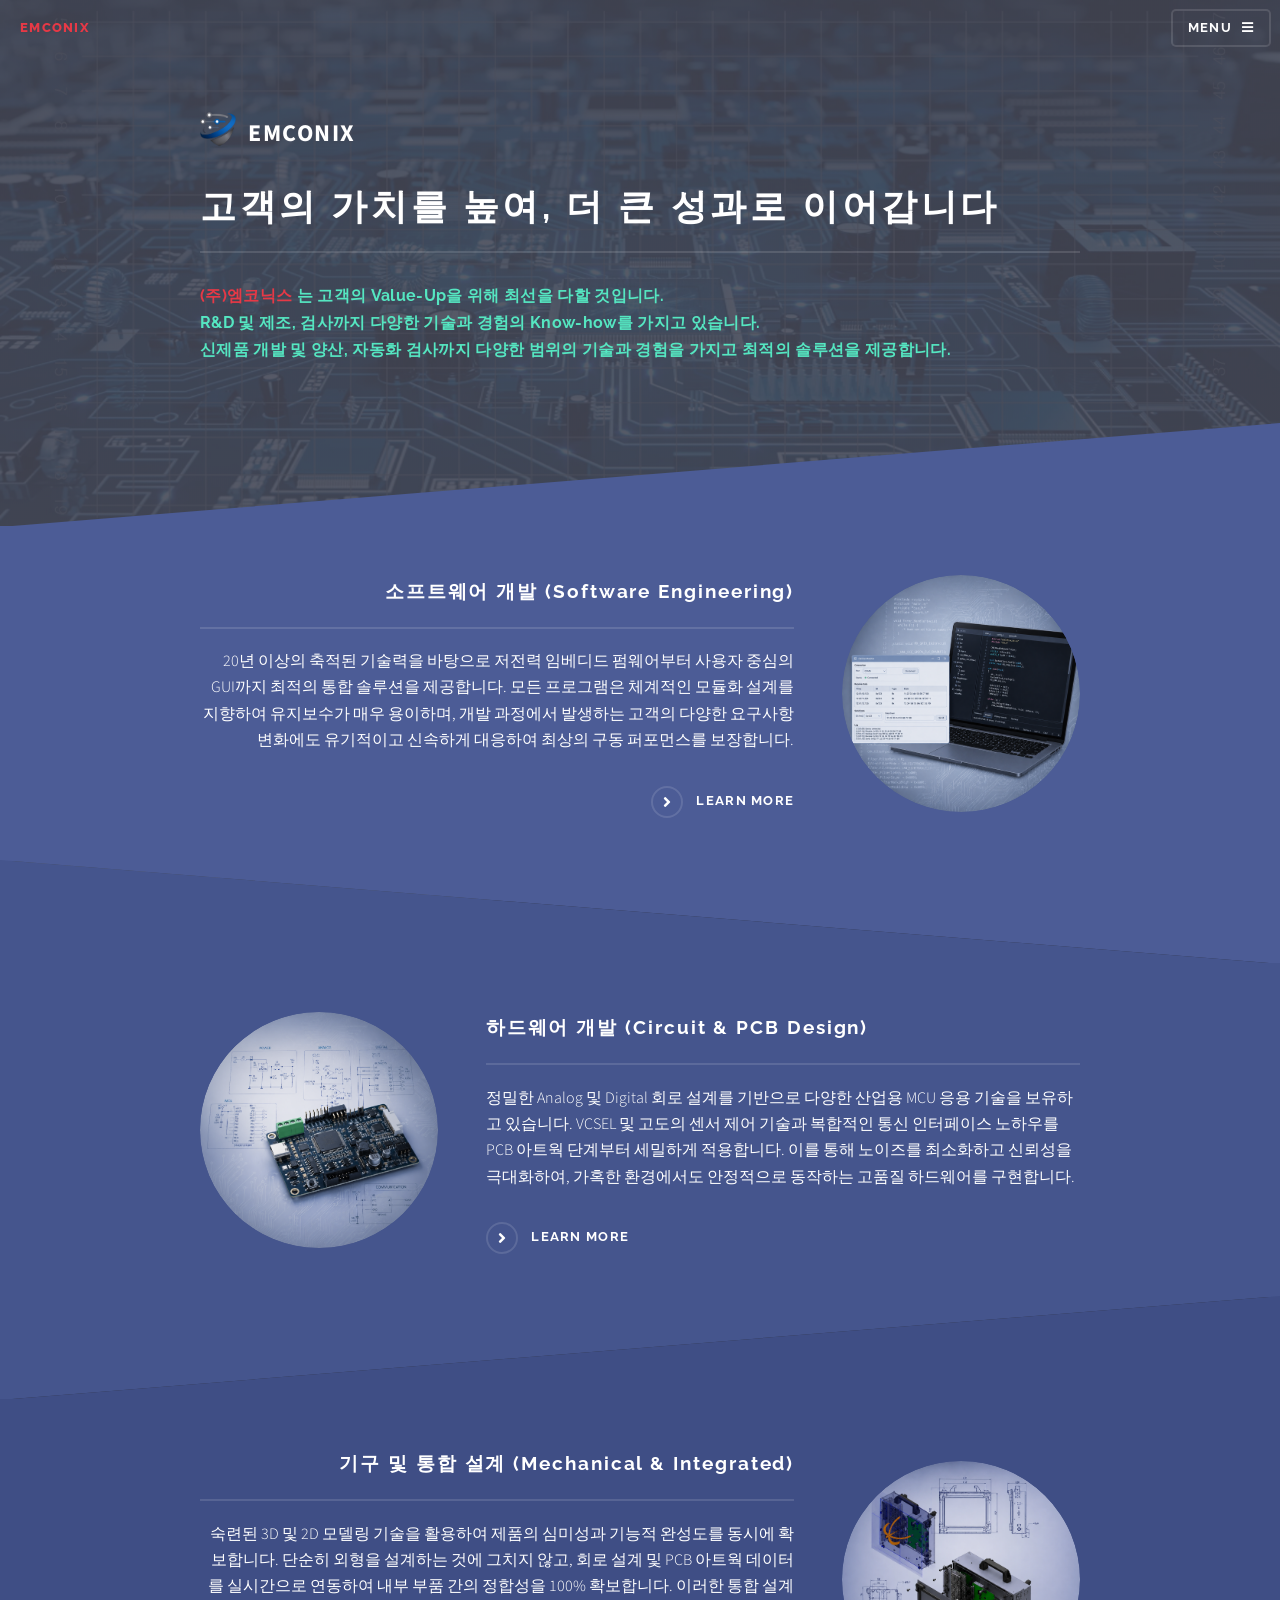
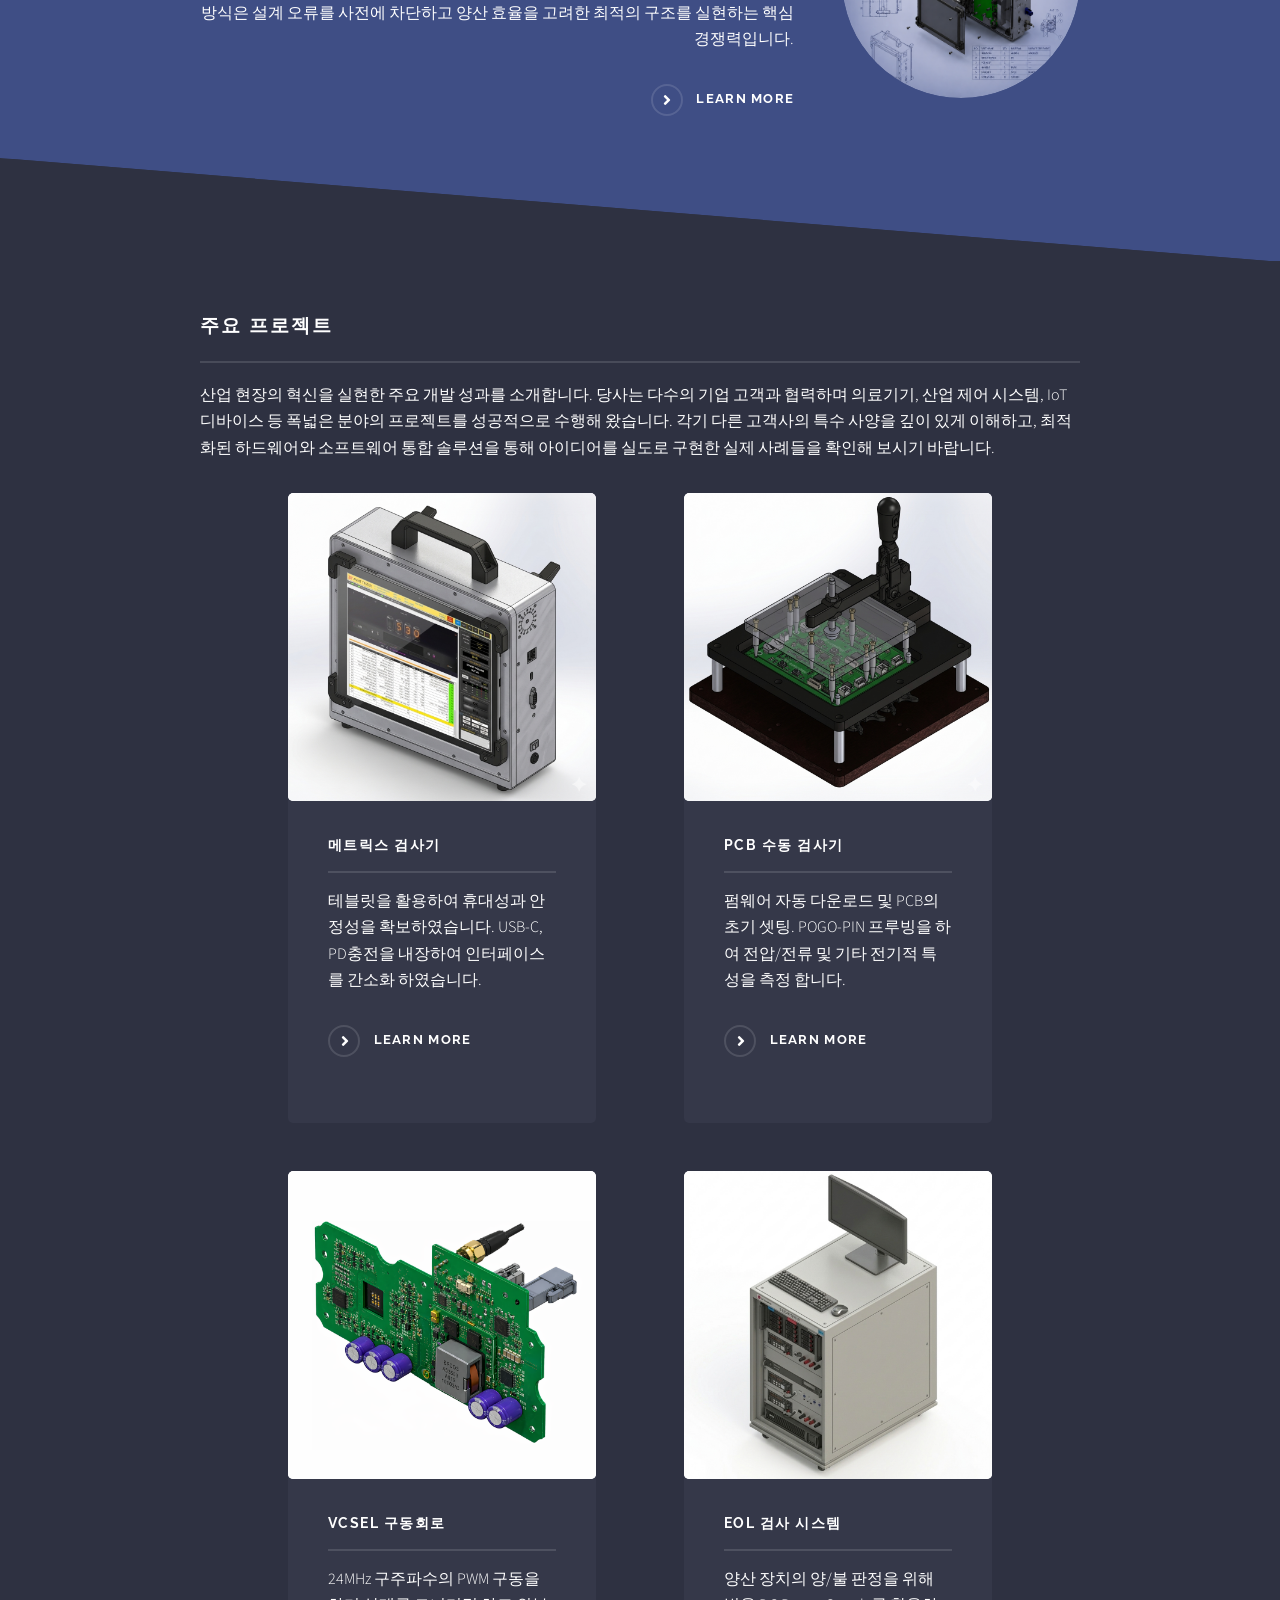
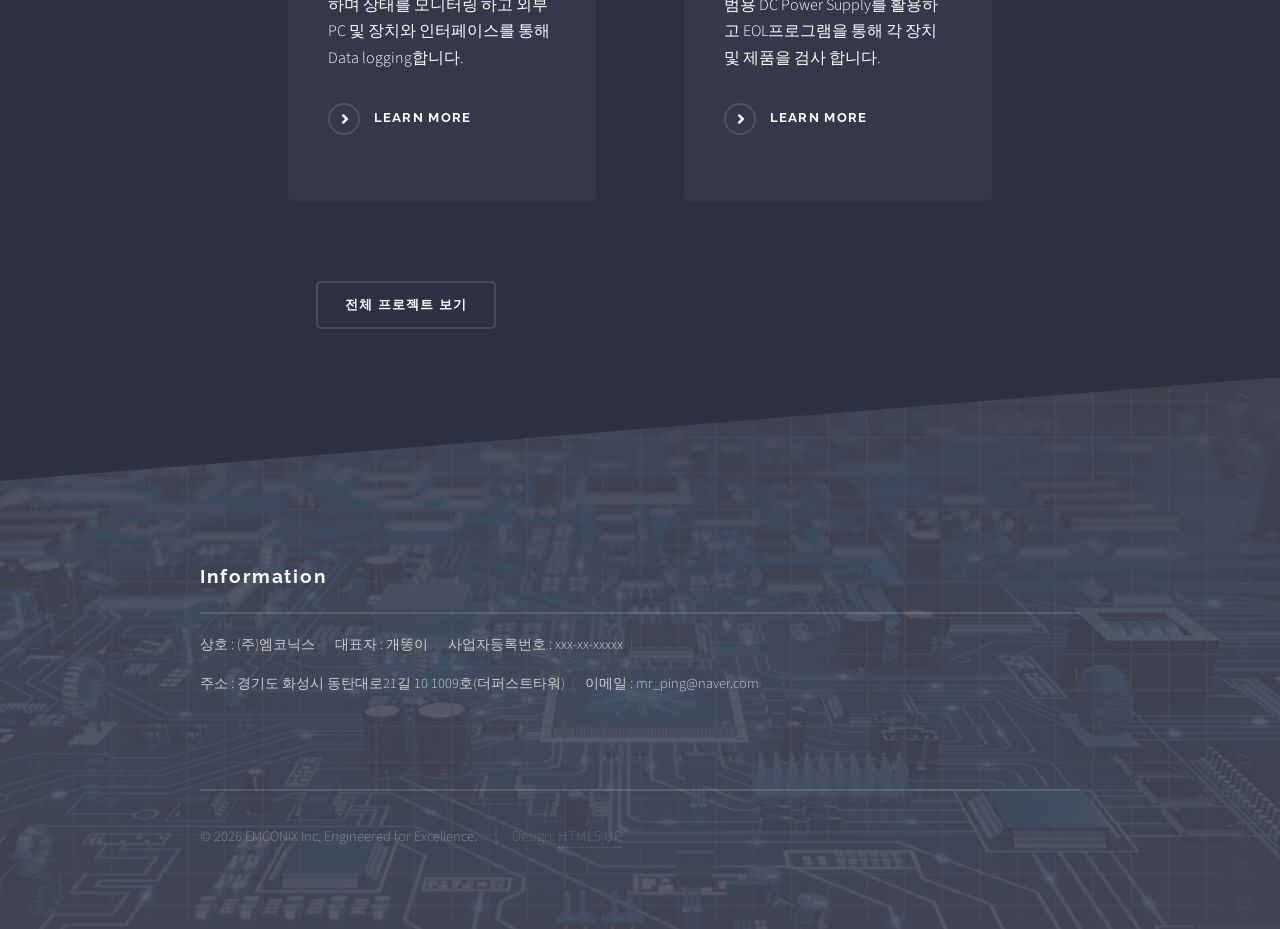
==== commit c51c830e: "Update index.html" ====
--- a/index.html
+++ b/index.html
@@ -59,9 +59,10 @@
 								<span class="symbol"><img src="images/logo.jpg" alt="logo" /></span><span class="title">EMCONIX</span>
 							</div>
 							<h2>고객의 가치를 높여, 더 큰 성과로 이어갑니다</h2>
-							<p>	<span style="color:#e63946; font-weight:700;">(주)엠코닉스</span>는 고객의 Value-Up을 위해 최선을 다할 것입니다.<br>
-								R&D 및 제조, 검사까지 다양한 기술과 경험의 Know-how를 가지고 있습니다.<br>
-								신제품 개발 및 양산, 자동화 검사까지 다양한 범위의 기술과 경험을 가지고 최적의 솔루션을 제공합니다.
+							<p>	<span style="color:#e63946; font-weight:700;">(주)엠코닉스</span>
+							    <span style="color:#55E6C1; font-weight:700;">는 고객의 Value-Up을 위해 최선을 다할 것입니다.<br>
+  								R&D 및 제조, 검사까지 다양한 기술과 경험의 Know-how를 가지고 있습니다.<br>
+  								신제품 개발 및 양산, 자동화 검사까지 다양한 범위의 기술과 경험을 가지고 최적의 솔루션을 제공합니다.
 							</p>
 						</div>
 					</section>
--- a/assets/css/main.css
+++ b/assets/css/main.css
@@ -4223,3 +4223,36 @@
   	flex-basis: 100%;
   	height: 0;
   }
+	/* 이미지 복사 및 드래그 방지 */
+	img {
+    	-webkit-user-drag: none;        /* 드래그 방지 */
+    	-khtml-user-drag: none;
+    	-moz-user-drag: none;
+    	-o-user-drag: none;
+    	user-select: none;              /* 텍스트 및 이미지 선택 방지 */
+    	-webkit-touch-callout: none;    /* iOS 길게 눌러서 메뉴 뜨는 것 방지 */
+	}
+
+
+
+@media screen and (max-width: 736px) {
+
+  .tech-section {
+    flex-direction: column !important;
+    gap: 40px;
+  }
+
+  .tech-section > div {
+    width: 100%;
+  }
+
+  .tech-section > div > div {
+    width: 60% !important;
+  }
+
+}
+
+.full-bg {
+  width: 100vw;
+  margin-left: calc(-50vw + 50%);
+}
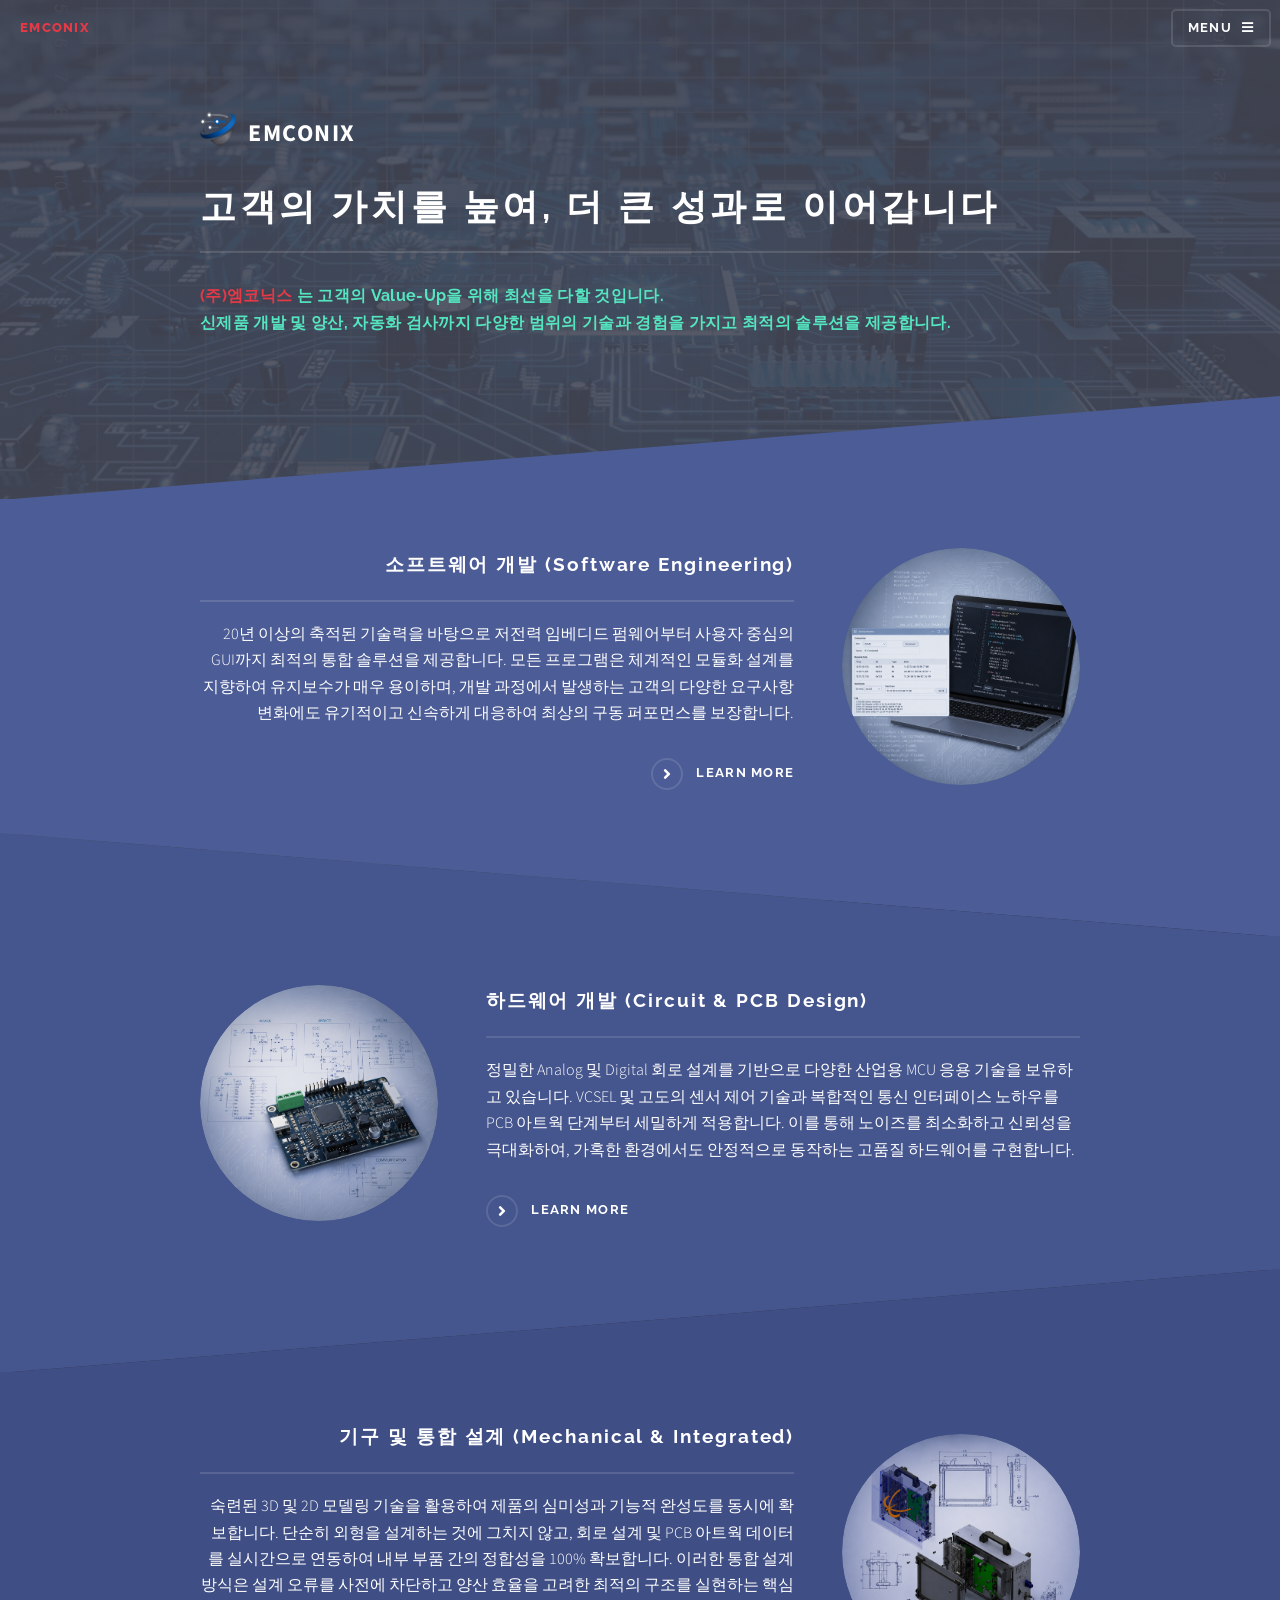
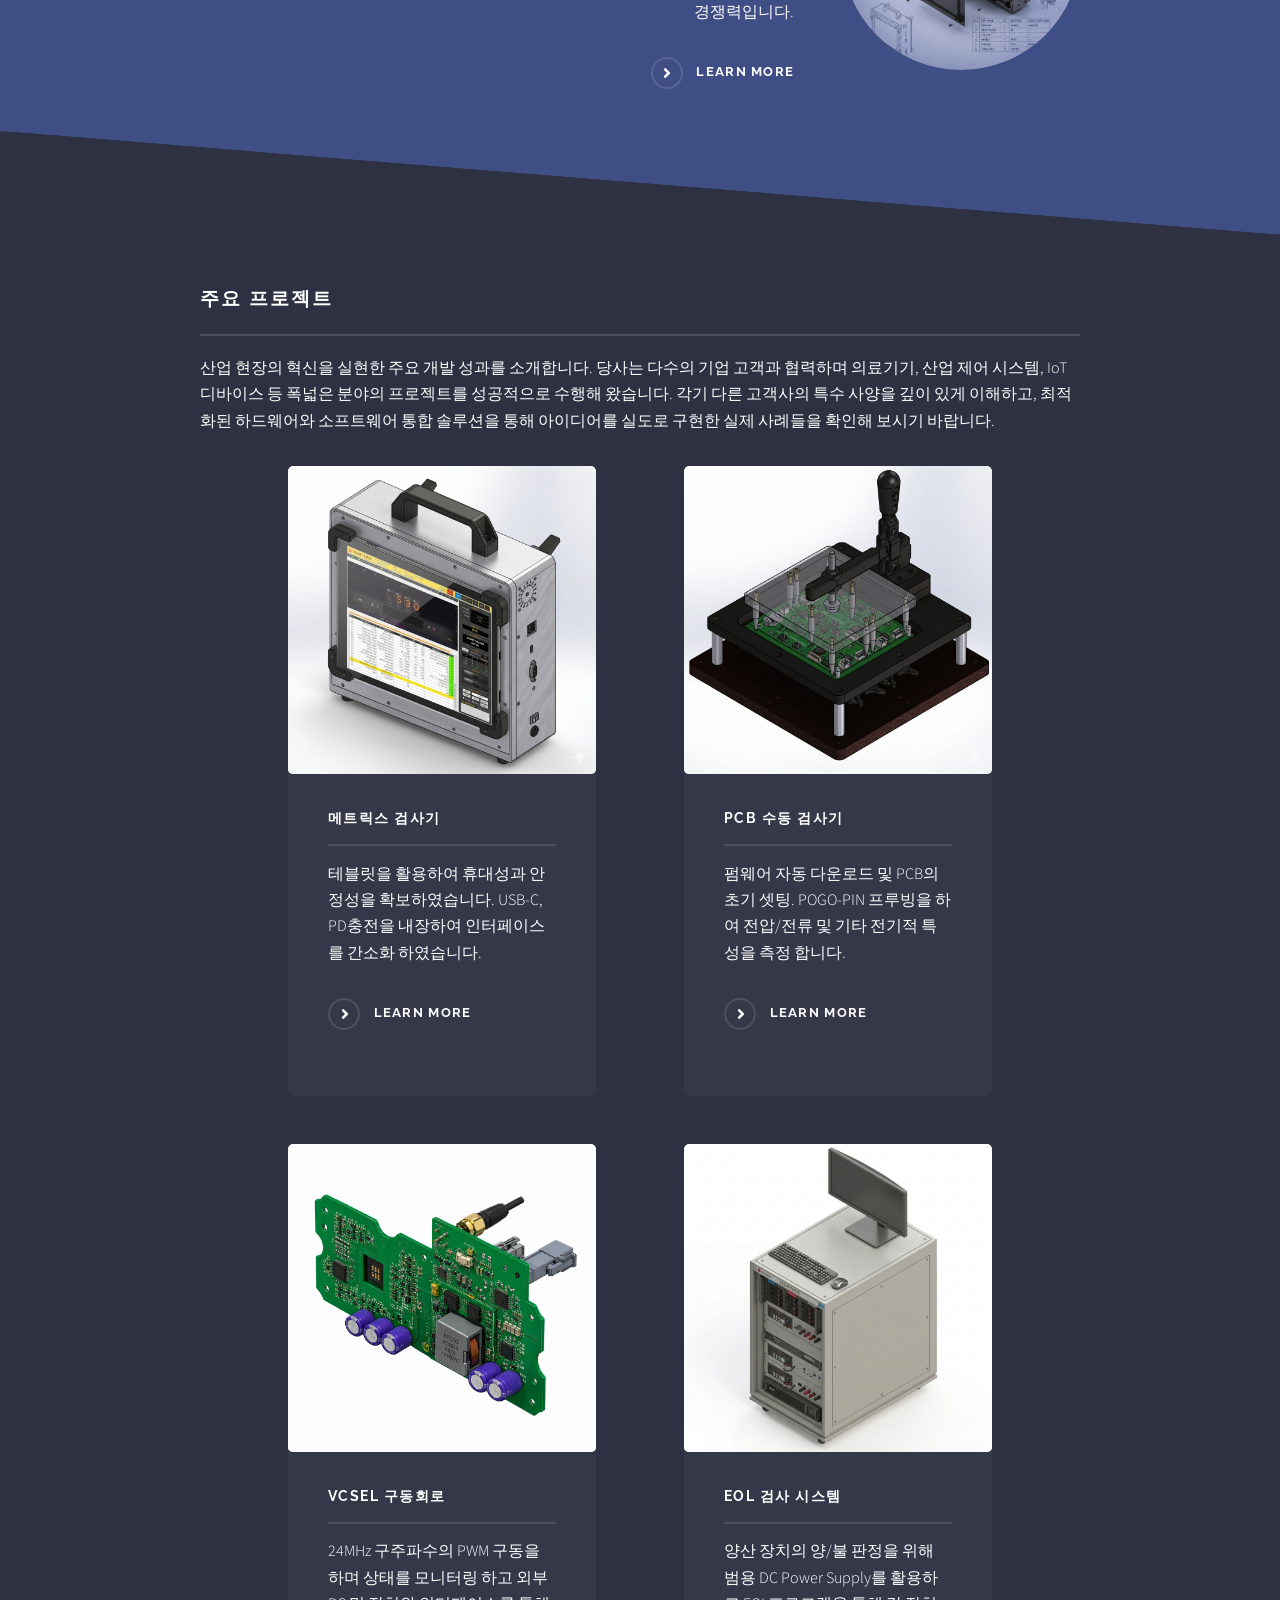
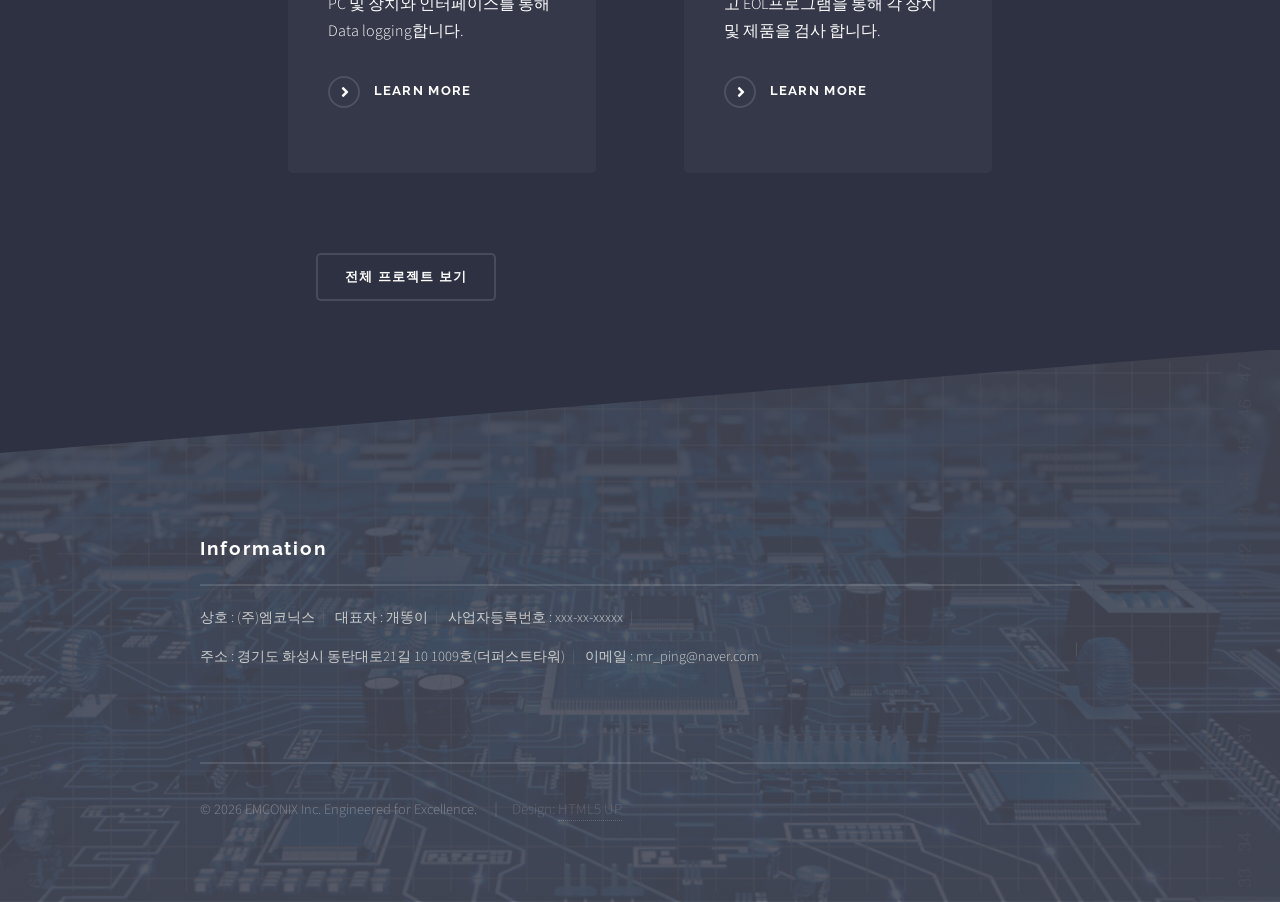
==== commit c86e26fc: "Update index.html" ====
--- a/index.html
+++ b/index.html
@@ -61,7 +61,6 @@
 							<h2>고객의 가치를 높여, 더 큰 성과로 이어갑니다</h2>
 							<p>	<span style="color:#e63946; font-weight:700;">(주)엠코닉스</span>
 							    <span style="color:#55E6C1; font-weight:700;">는 고객의 Value-Up을 위해 최선을 다할 것입니다.<br>
-  								R&D 및 제조, 검사까지 다양한 기술과 경험의 Know-how를 가지고 있습니다.<br>
   								신제품 개발 및 양산, 자동화 검사까지 다양한 범위의 기술과 경험을 가지고 최적의 솔루션을 제공합니다.
 							</p>
 						</div>
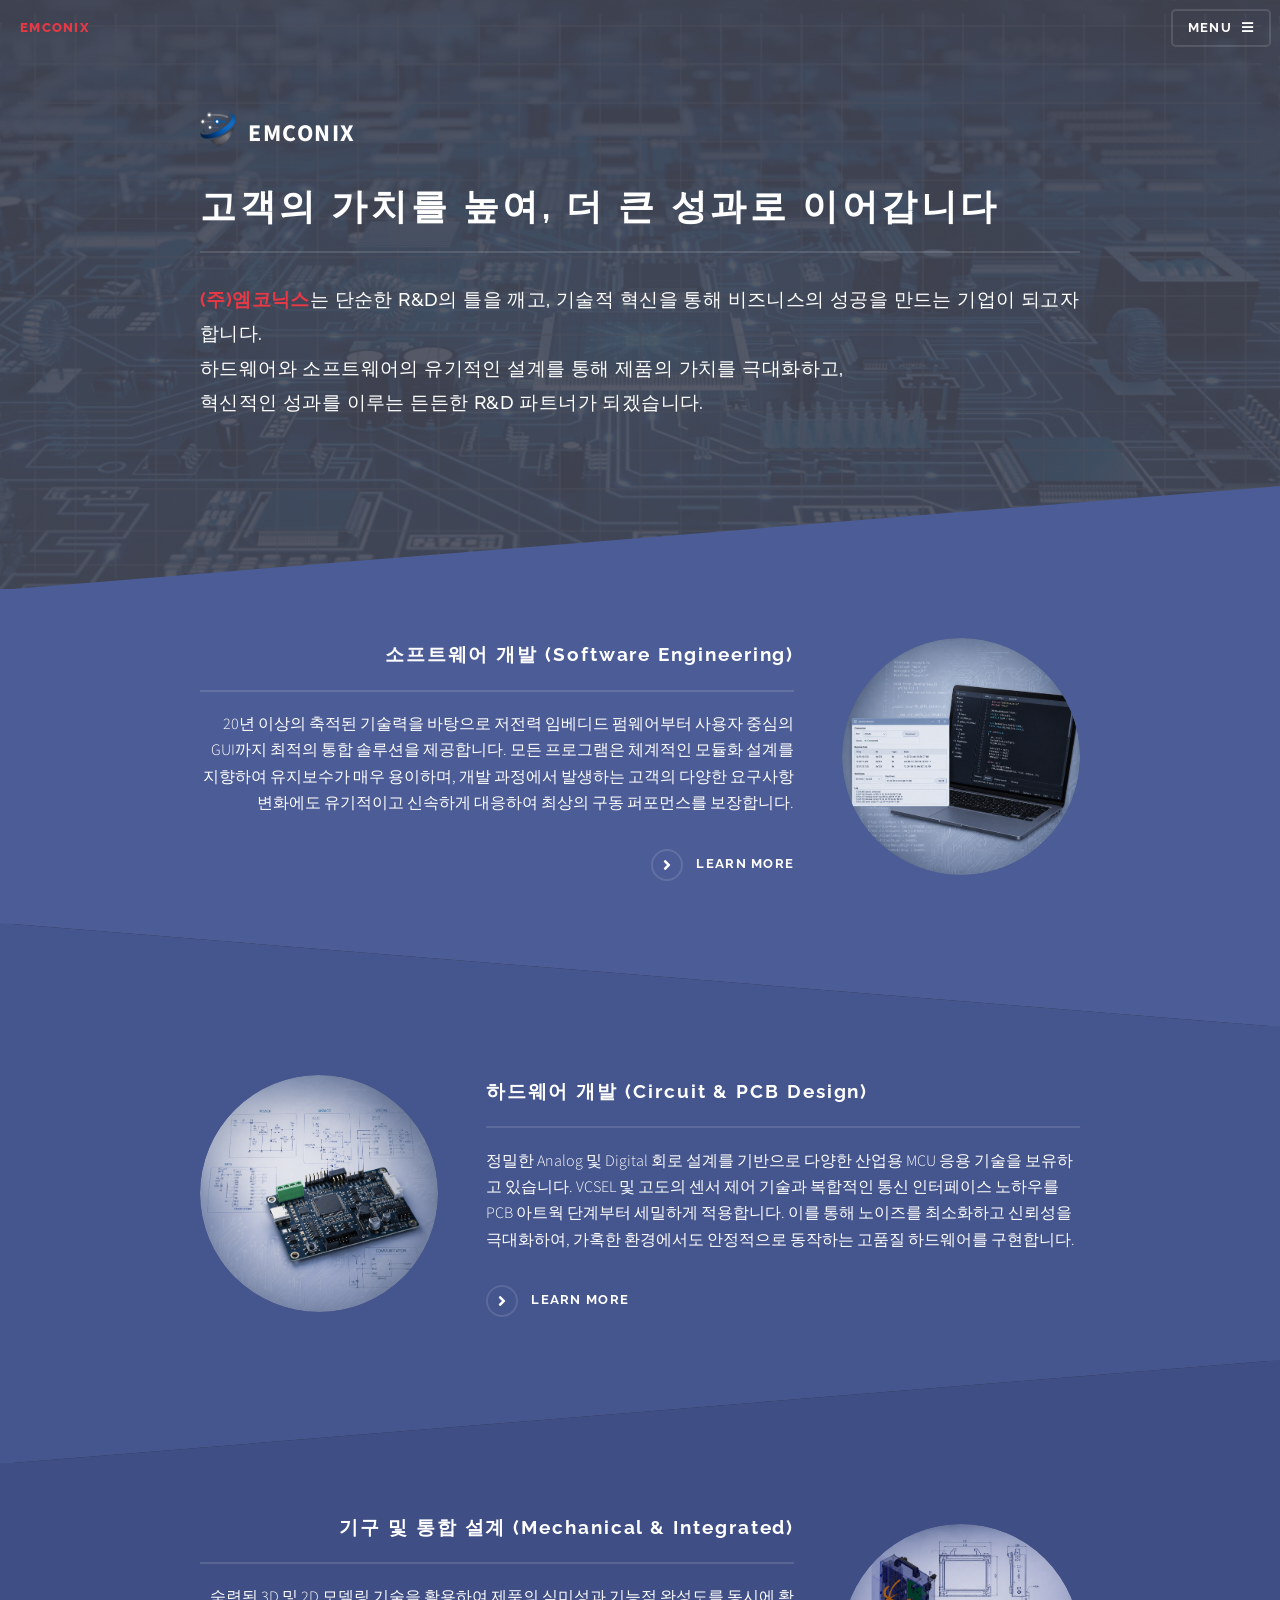
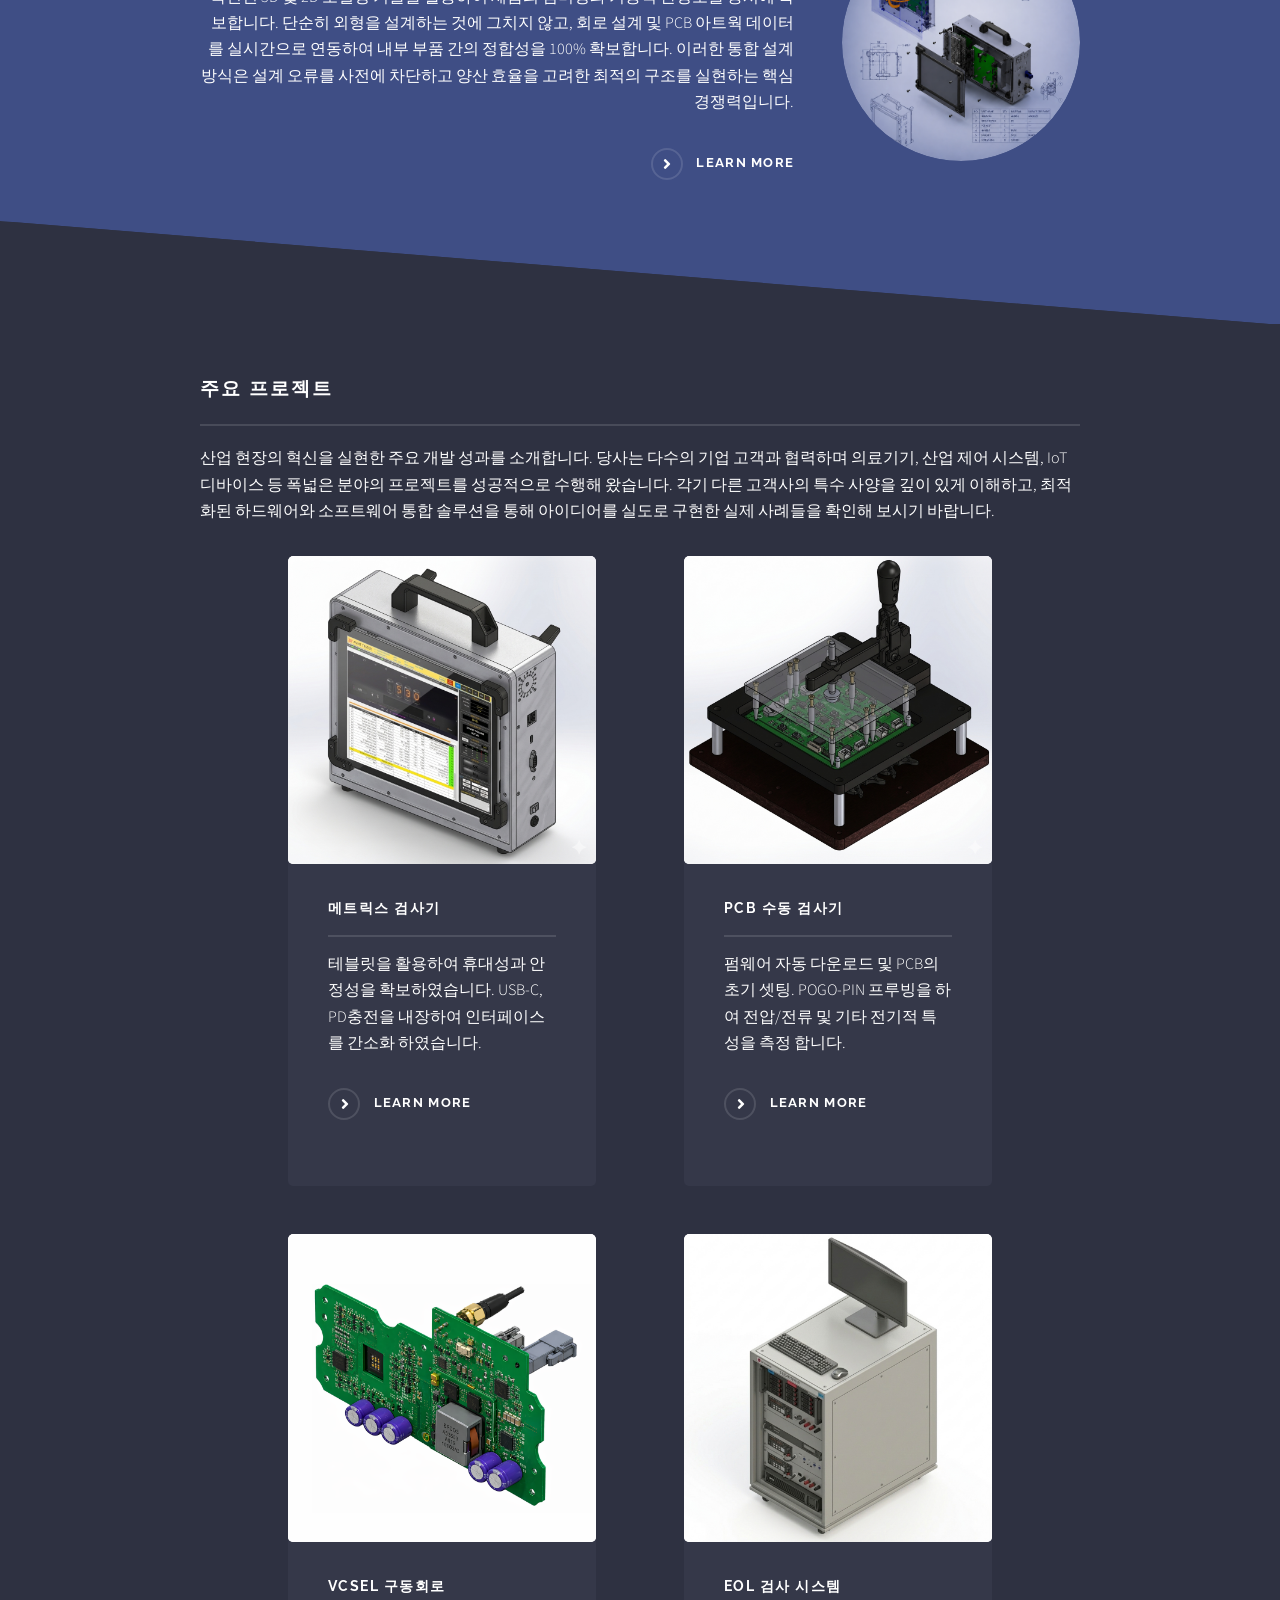
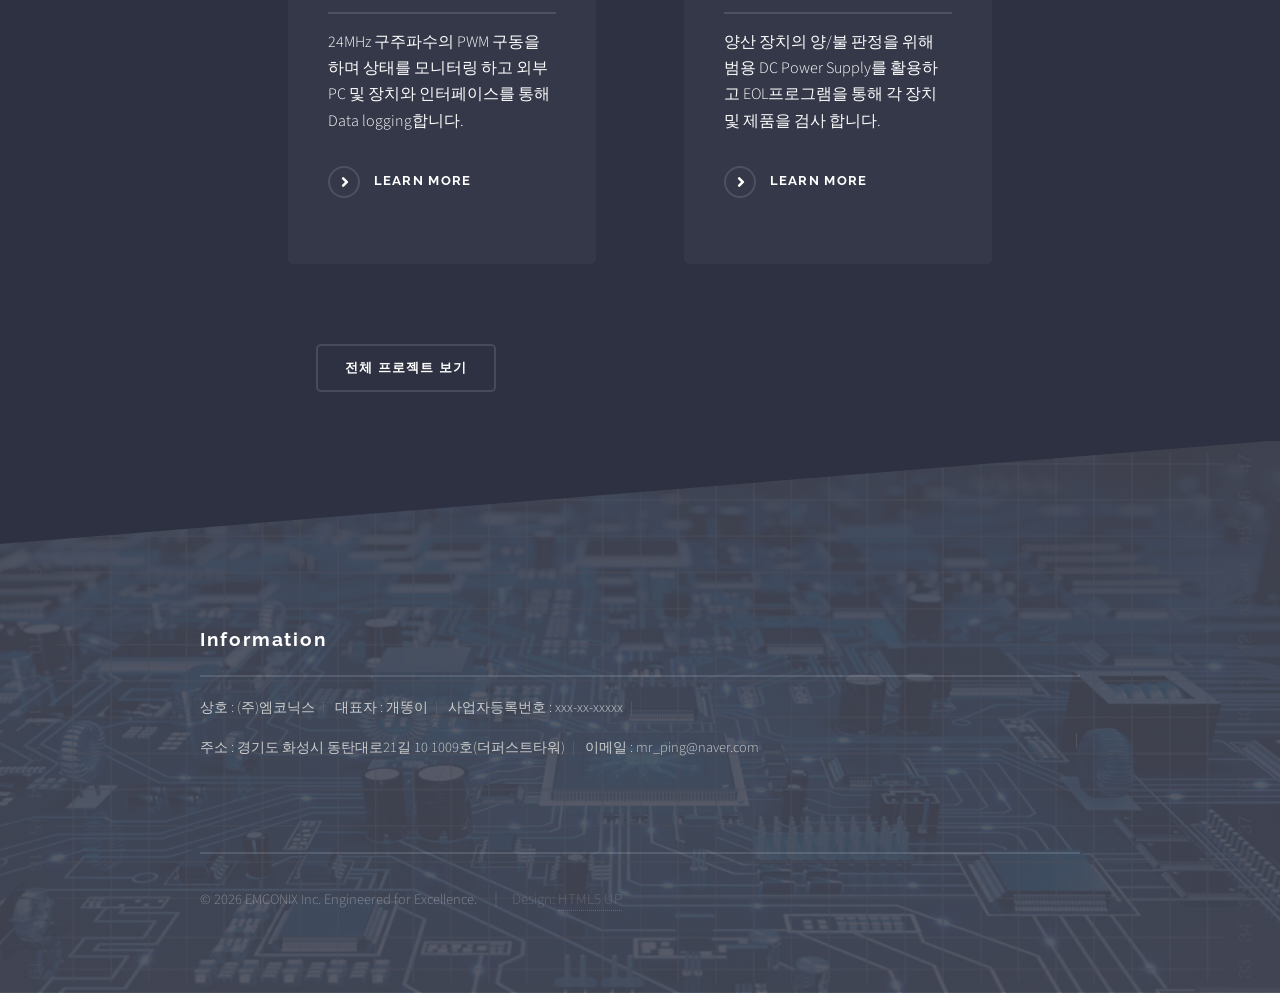
==== commit 96011a6a: "Update index.html" ====
--- a/index.html
+++ b/index.html
@@ -59,10 +59,11 @@
 								<span class="symbol"><img src="images/logo.jpg" alt="logo" /></span><span class="title">EMCONIX</span>
 							</div>
 							<h2>고객의 가치를 높여, 더 큰 성과로 이어갑니다</h2>
-							<p>	<span style="color:#e63946; font-weight:700;">(주)엠코닉스</span>
-							    <span style="color:#55E6C1; font-weight:700;">는 고객의 Value-Up을 위해 최선을 다할 것입니다.<br>
-  								신제품 개발 및 양산, 자동화 검사까지 다양한 범위의 기술과 경험을 가지고 최적의 솔루션을 제공합니다.
-							</p>
+								<p style="color: #ffffff; font-size: 1.2em; line-height: 1.8; font-weight: 500; word-break: keep-all;">
+						            <span style="color: #e63946; font-weight: 700;">(주)엠코닉스</span>는 단순한 R&D의 틀을 깨고, 기술적 혁신을 통해 비즈니스의 성공을 만드는 기업이 되고자 합니다.<br>
+						            하드웨어와 소프트웨어의 유기적인 설계를 통해 제품의 가치를 극대화하고,<br>
+						            혁신적인 성과를 이루는 든든한 R&D 파트너가 되겠습니다.
+						        </p>
 						</div>
 					</section>
 
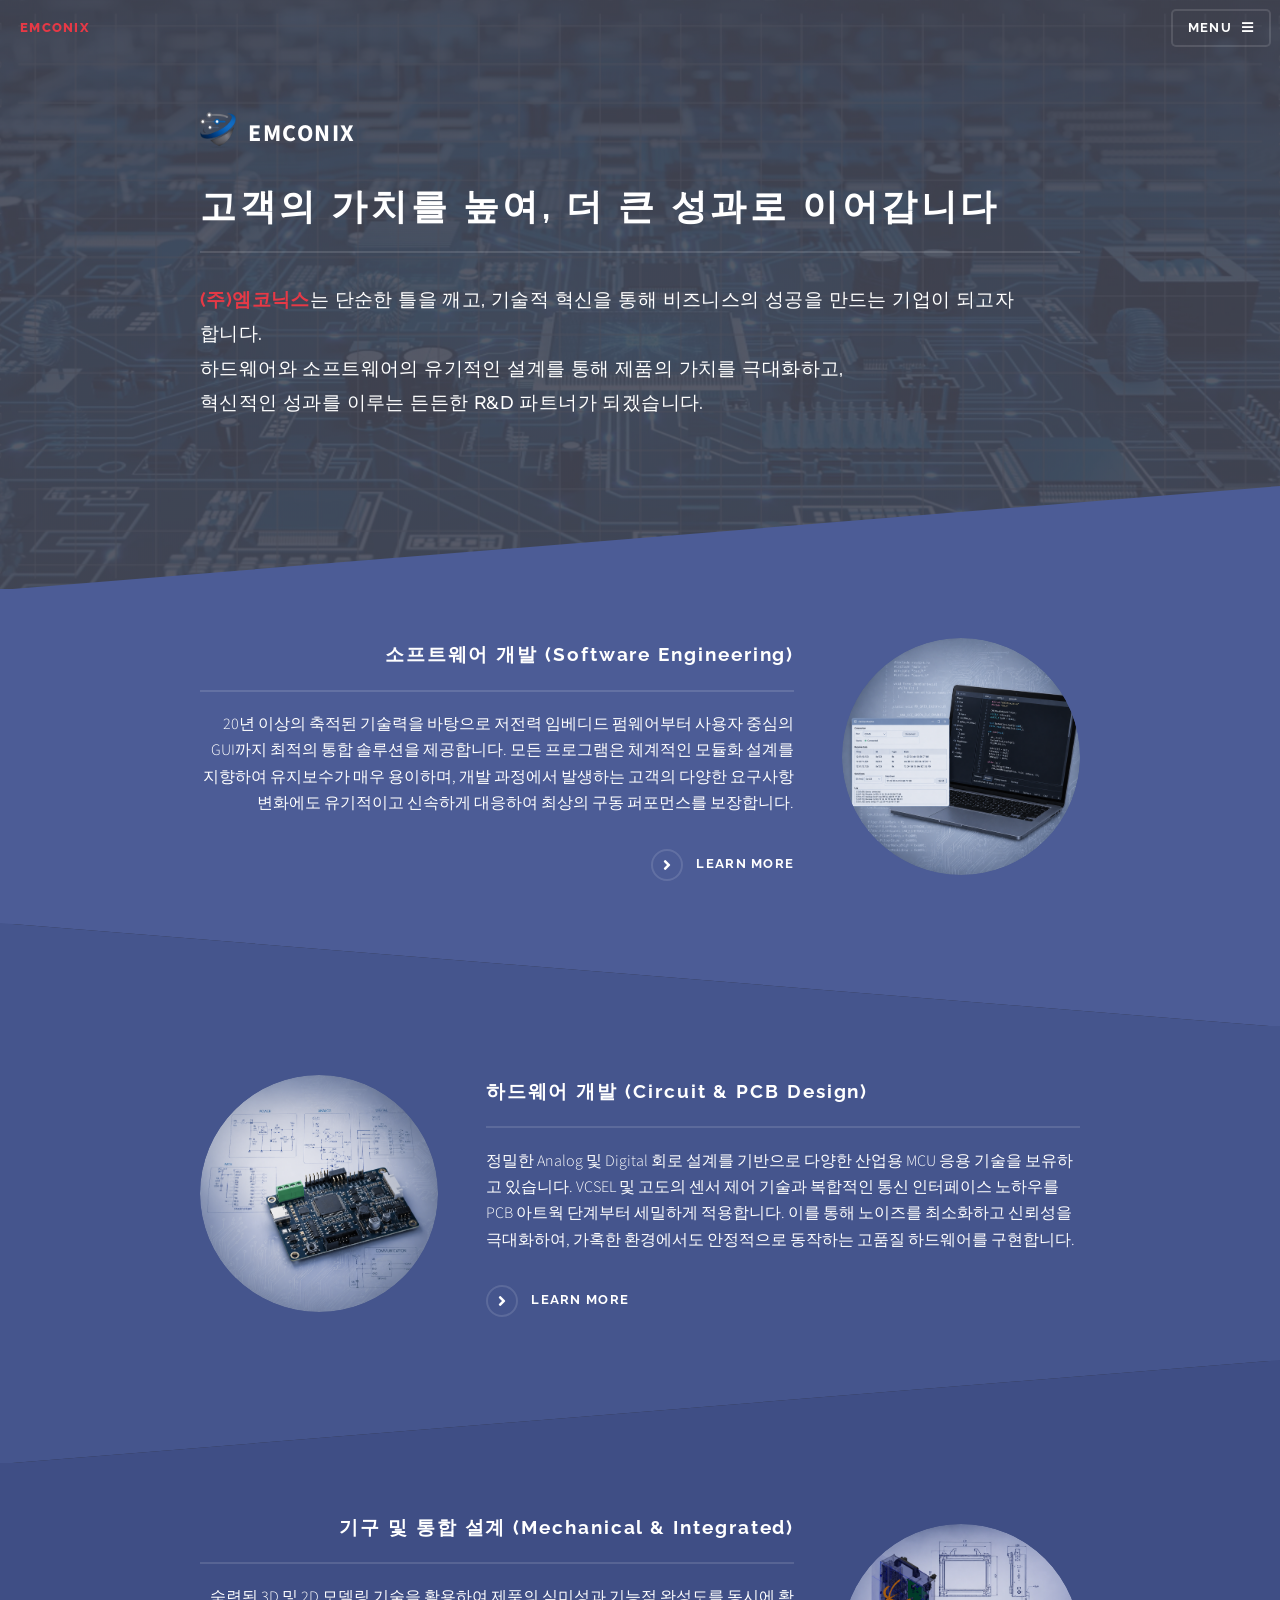
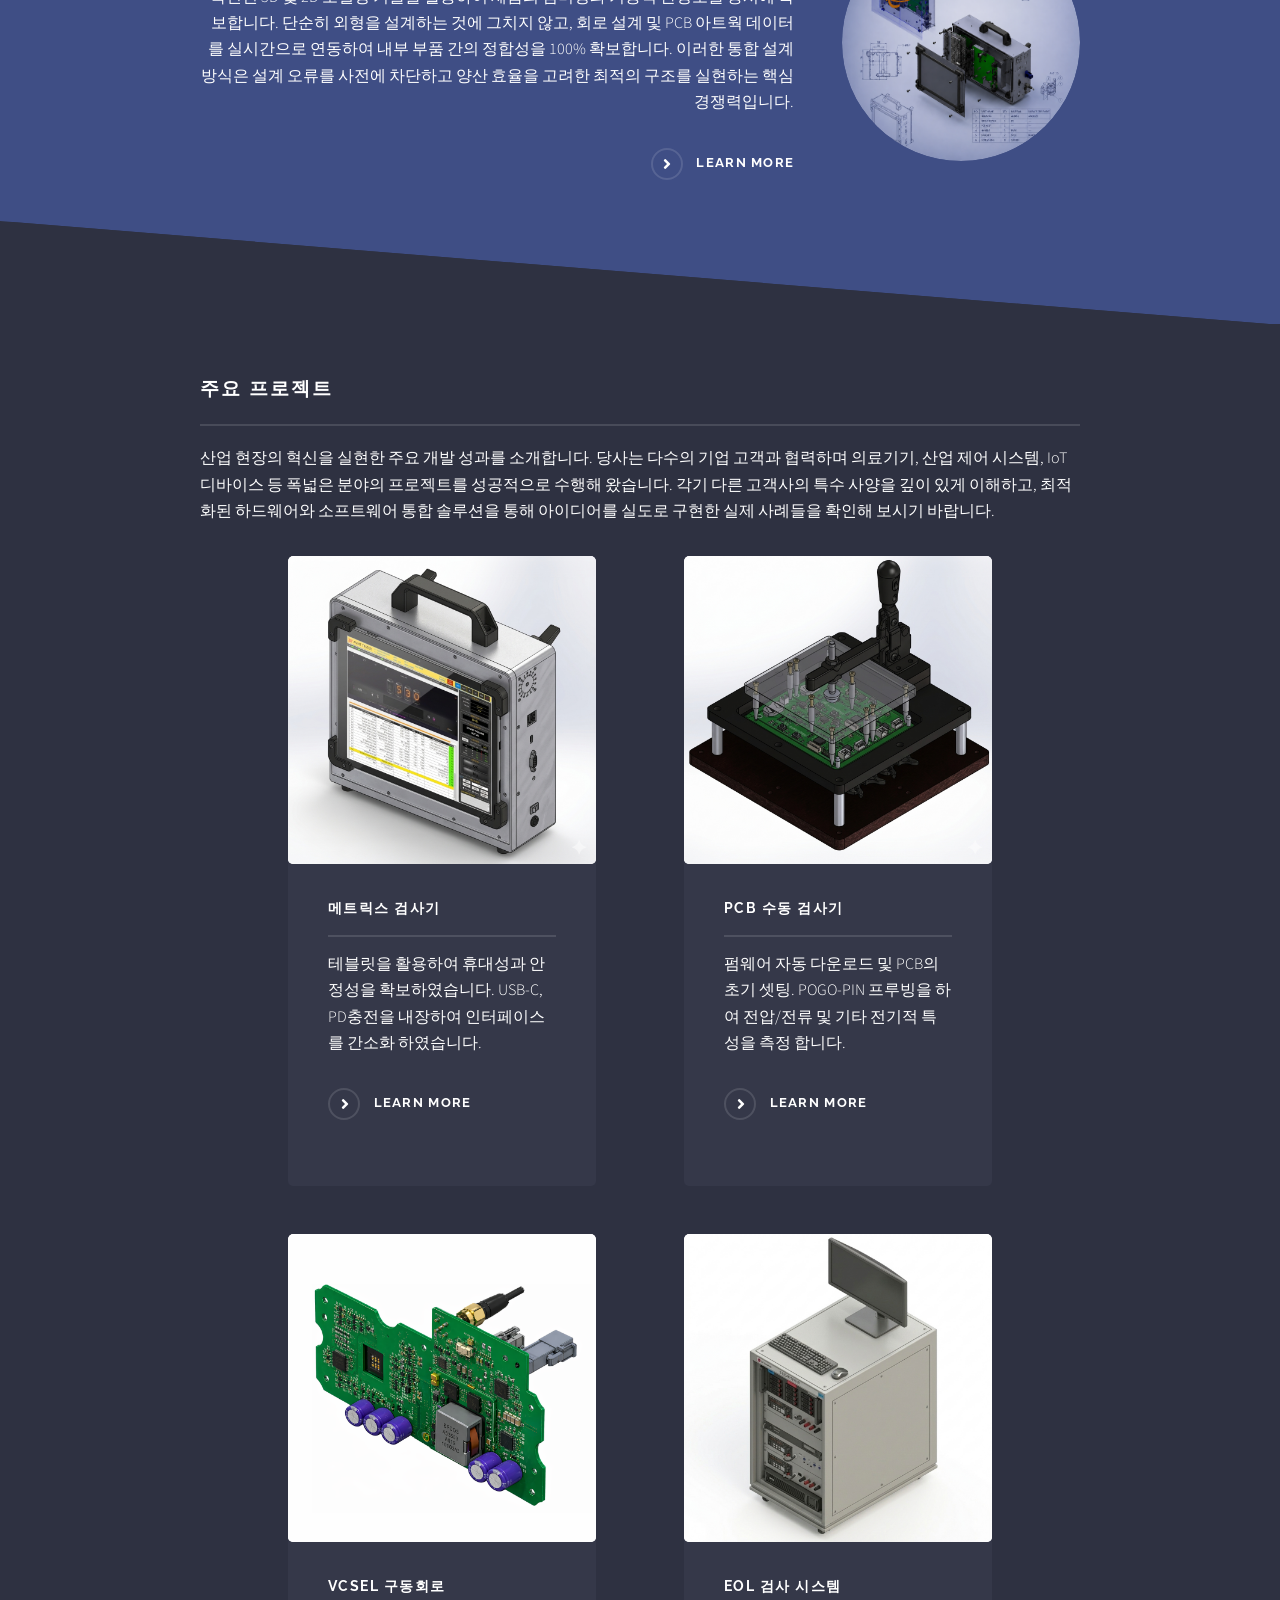
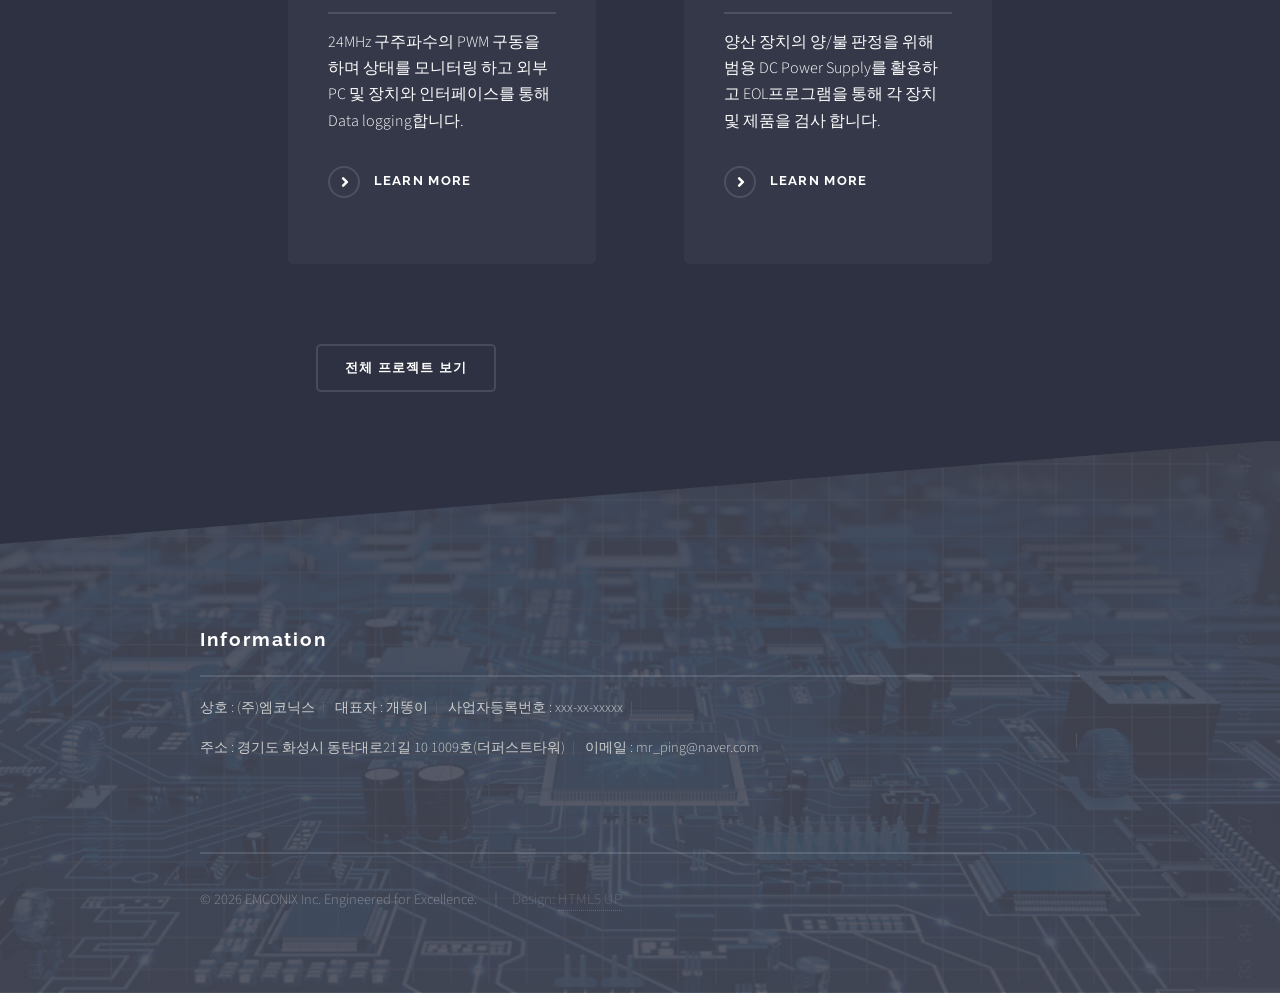
==== commit c8209cc6: "Update index.html" ====
--- a/index.html
+++ b/index.html
@@ -60,7 +60,7 @@
 							</div>
 							<h2>고객의 가치를 높여, 더 큰 성과로 이어갑니다</h2>
 								<p style="color: #ffffff; font-size: 1.2em; line-height: 1.8; font-weight: 500; word-break: keep-all;">
-						            <span style="color: #e63946; font-weight: 700;">(주)엠코닉스</span>는 단순한 R&D의 틀을 깨고, 기술적 혁신을 통해 비즈니스의 성공을 만드는 기업이 되고자 합니다.<br>
+						            <span style="color: #e63946; font-weight: 700;">(주)엠코닉스</span>는 단순한 틀을 깨고, 기술적 혁신을 통해 비즈니스의 성공을 만드는 기업이 되고자 합니다.<br>
 						            하드웨어와 소프트웨어의 유기적인 설계를 통해 제품의 가치를 극대화하고,<br>
 						            혁신적인 성과를 이루는 든든한 R&D 파트너가 되겠습니다.
 						        </p>
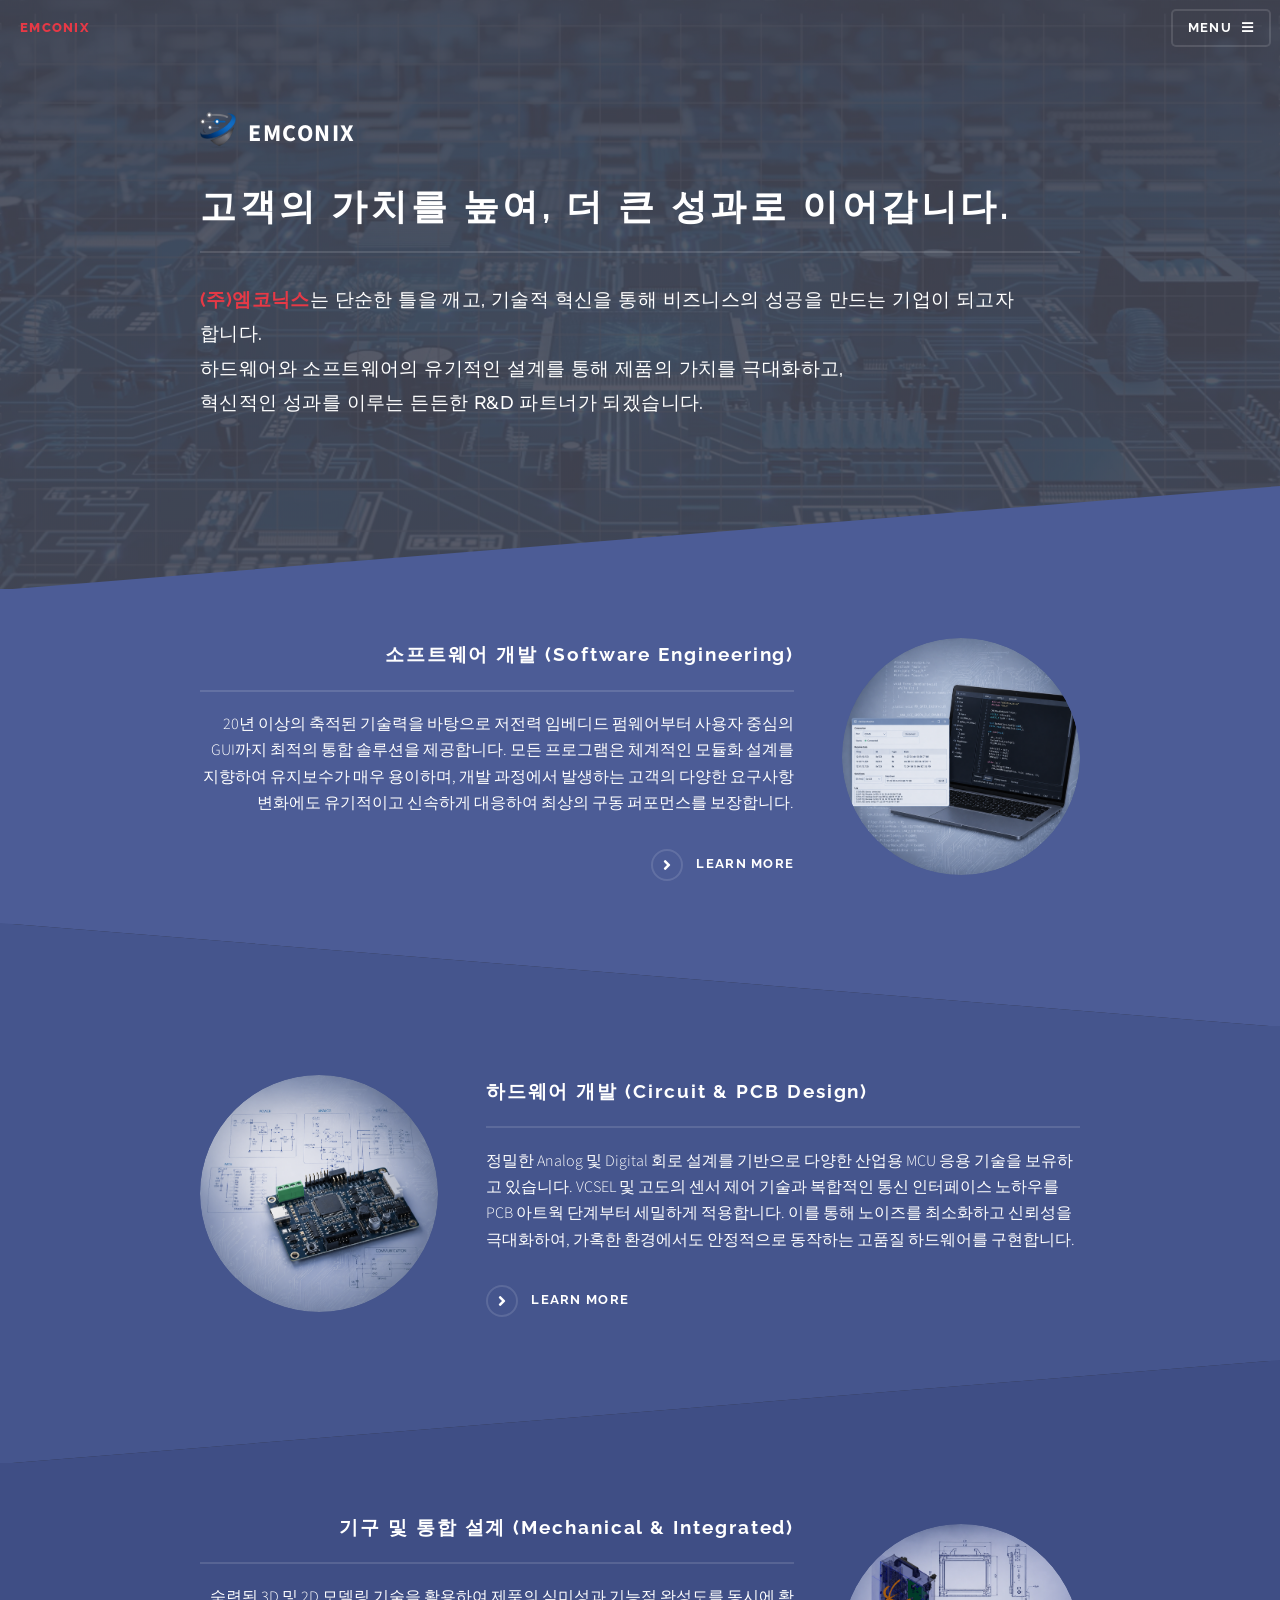
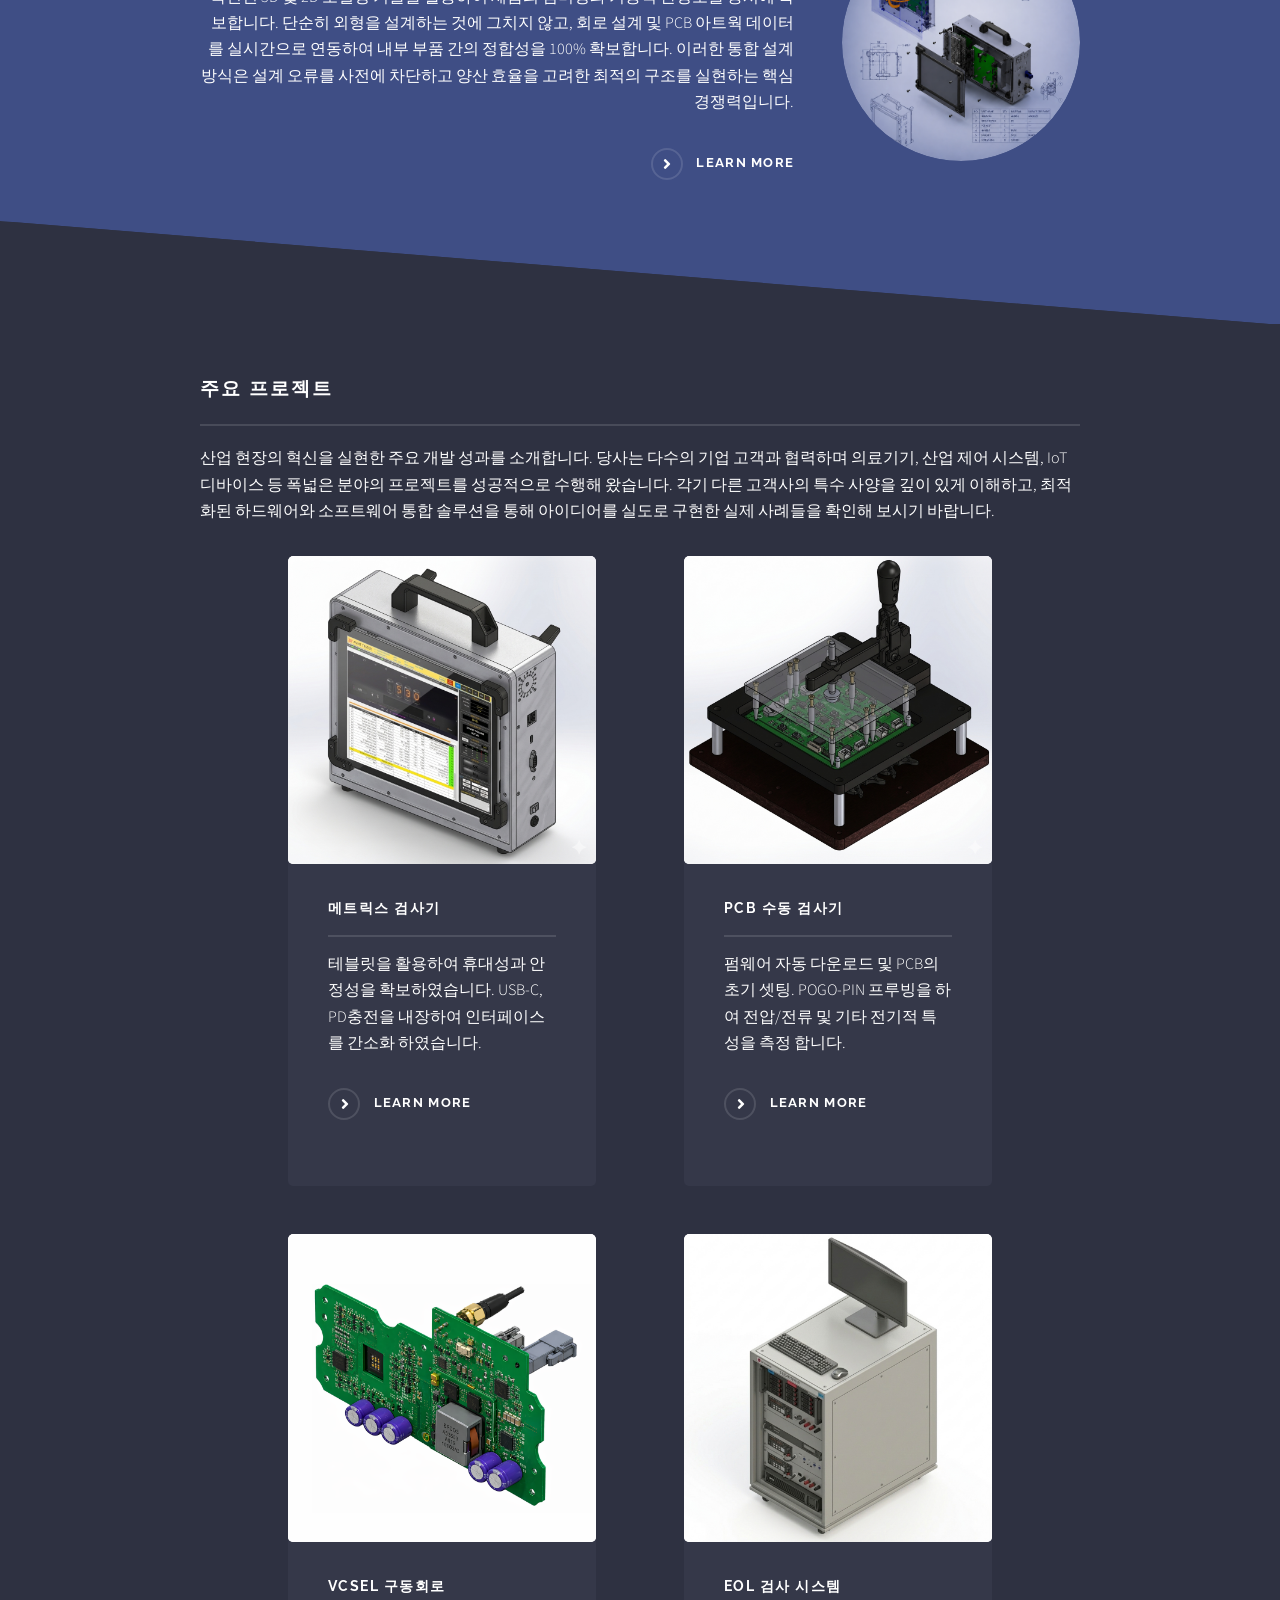
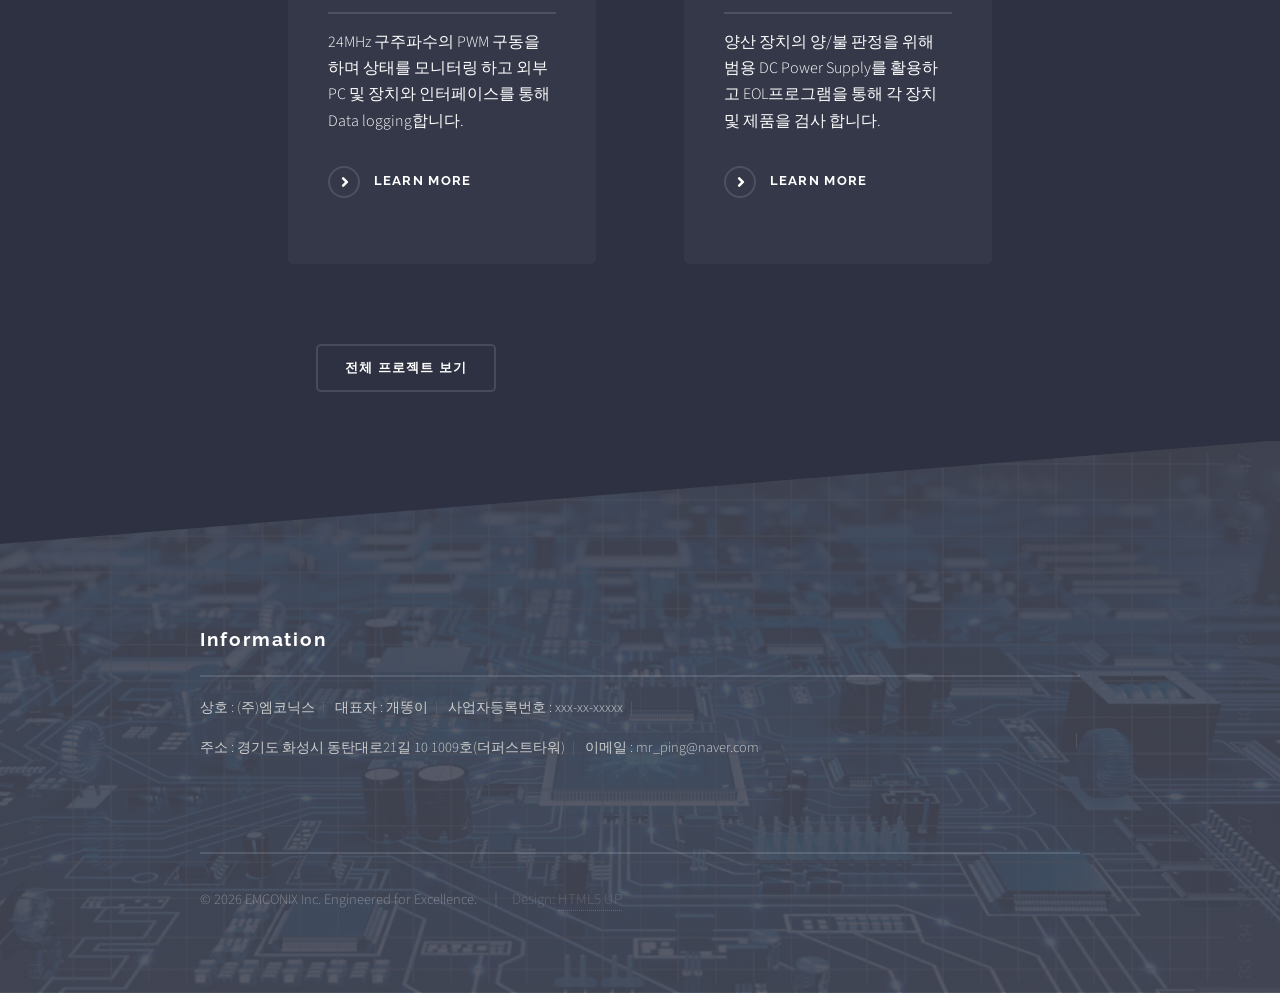
==== commit a7512201: "Update index.html" ====
--- a/index.html
+++ b/index.html
@@ -58,7 +58,7 @@
 							<div class="logo">
 								<span class="symbol"><img src="images/logo.jpg" alt="logo" /></span><span class="title">EMCONIX</span>
 							</div>
-							<h2>고객의 가치를 높여, 더 큰 성과로 이어갑니다</h2>
+							<h2>고객의 가치를 높여, 더 큰 성과로 이어갑니다.</h2>
 								<p style="color: #ffffff; font-size: 1.2em; line-height: 1.8; font-weight: 500; word-break: keep-all;">
 						            <span style="color: #e63946; font-weight: 700;">(주)엠코닉스</span>는 단순한 틀을 깨고, 기술적 혁신을 통해 비즈니스의 성공을 만드는 기업이 되고자 합니다.<br>
 						            하드웨어와 소프트웨어의 유기적인 설계를 통해 제품의 가치를 극대화하고,<br>
